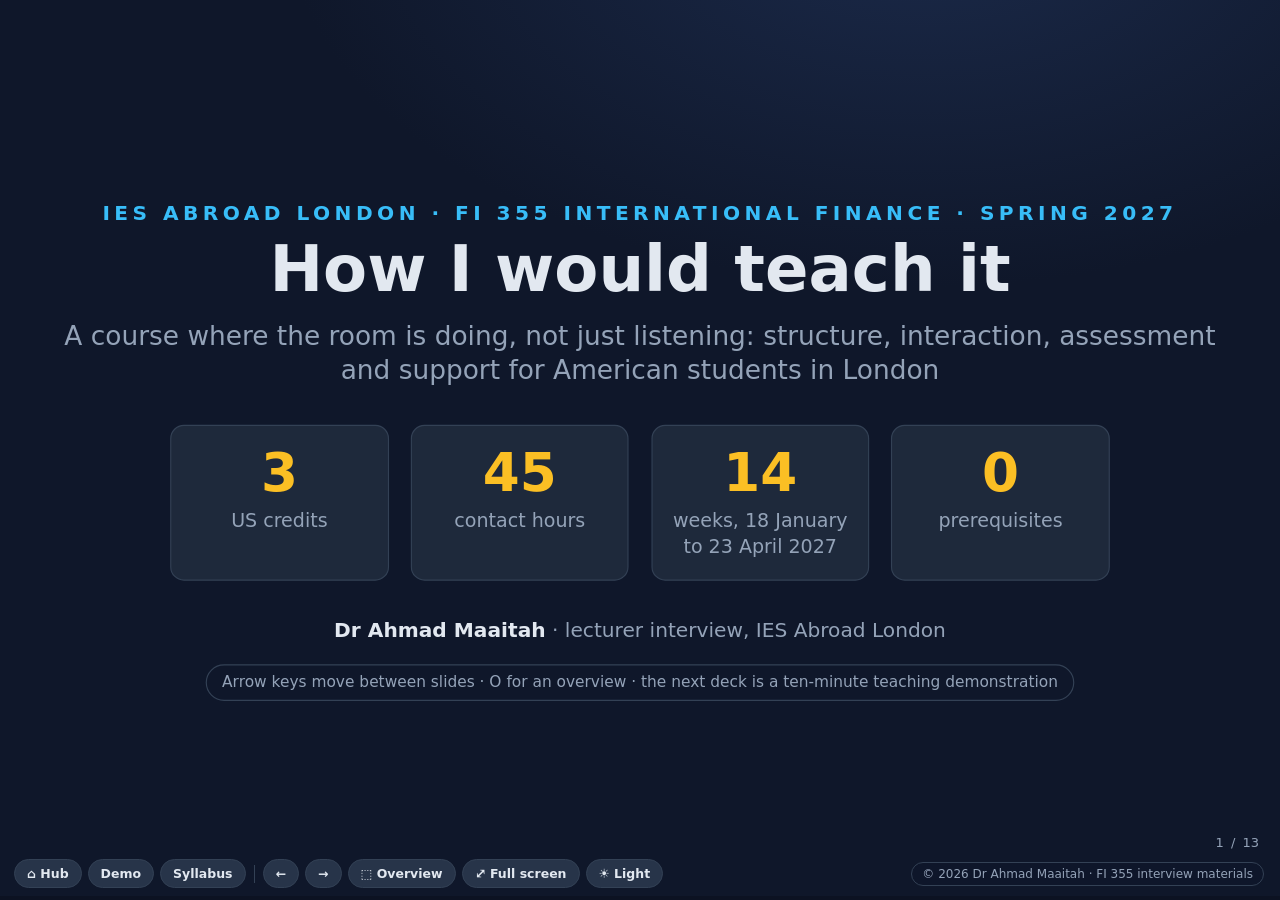
==== approach/index.html @ 1e5a32e8 "Deck: how I would teach the module, and why interactive" ====
<!DOCTYPE html>
<html lang="en">
<head>
<meta charset="utf-8">
<meta name="viewport" content="width=device-width, initial-scale=1">
<title>FI 355 International Finance: how I would teach it</title>
<meta name="description" content="How Dr Ahmad Maaitah would run FI 355 International Finance for IES Abroad London: structure, interactive teaching, assessment and student support.">
<meta name="author" content="Dr Ahmad Maaitah">
<meta name="theme-color" content="#0f172a">
<link rel="icon" href="../assets/favicon.svg" type="image/svg+xml">
<link rel="stylesheet" href="../assets/vendor/reveal/reset.css">
<link rel="stylesheet" href="../assets/vendor/reveal/reveal.css">
<link rel="stylesheet" href="../assets/vendor/reveal/theme/black.css">
<link rel="stylesheet" href="../assets/css/theme.css">
<style>
  .reveal .arc{display:grid; grid-template-columns:2fr 4fr 6fr; gap:.4em; margin:.3em 0 .4em}
  .reveal .arc div{font-size:.5em; text-align:center; color:var(--muted); border-top:3px solid var(--line); padding-top:.3em}
  .reveal .arc div b{display:block; color:var(--ink); font-size:1.1em}
  .reveal .arc .a1{border-top-color:#38bdf8} .reveal .arc .a2{border-top-color:#fbbf24} .reveal .arc .a3{border-top-color:#34d399}
  .reveal .weeks{display:grid; grid-template-columns:repeat(14,1fr); gap:.3em; margin:.2em 0 .5em}
  .reveal .weeks .chip{font-size:.52em; padding:.3em 0; text-align:center; border-radius:10px}
  .reveal .weeks .chip small{display:block; font-size:.72em; color:var(--muted); font-weight:400}
  .reveal .legend{font-size:.48em; color:var(--muted); display:flex; gap:1.2em; justify-content:center; margin:.2em 0}
  .reveal .legend i{display:inline-block; width:.9em; height:.9em; border-radius:3px; vertical-align:middle; margin-right:.3em}
  .reveal .site{display:flex; flex-direction:column}
  .reveal .site a{font-size:.85em; word-break:break-all}
  .reveal table.data.assess td:nth-child(2){text-align:center; font-weight:800; color:var(--accent2)}
  .reveal .flow{display:grid; grid-template-columns:1fr 1fr 1fr; gap:.5em}
  .reveal .flow .card{position:relative}
  .reveal .flow .card .t{font-size:.72em; color:var(--accent); letter-spacing:.14em; text-transform:uppercase; font-weight:700}
  .reveal .evidence{display:grid; grid-template-columns:1fr 1fr; gap:.7em; align-items:start}
  .reveal .evidence .panel{font-size:.66em}
</style>
</head>
<body>
<div class="reveal"><div class="slides">

<!-- 0 TITLE -->
<section class="center">
  <p class="kicker">IES Abroad London &middot; FI 355 International Finance &middot; Spring 2027</p>
  <h1>How I would teach it</h1>
  <p class="lead">A course where the room is doing, not just listening: structure, interaction, assessment and support for American students in London</p>
  <div class="stats" style="max-width:820px; margin:1em auto">
    <div class="stat"><div class="n">3</div><div class="l">US credits</div></div>
    <div class="stat"><div class="n">45</div><div class="l">contact hours</div></div>
    <div class="stat"><div class="n">14</div><div class="l">weeks, 18 January to 23 April 2027</div></div>
    <div class="stat"><div class="n">0</div><div class="l">prerequisites</div></div>
  </div>
  <p class="meta"><b>Dr Ahmad Maaitah</b> &middot; lecturer interview, IES Abroad London</p>
  <p class="keyhint">Arrow keys move between slides &middot; O for an overview &middot; the next deck is a ten-minute teaching demonstration</p>
  <aside class="notes"><p>Course facts from the IES Abroad FI 355 course page (3 credits, 45 contact hours, no prerequisites, English) and the lecturer advert (18 January to 23 April 2027).</p></aside>
</section>

<!-- 1 PROMISES -->
<section>
  <h2>Three promises to the students</h2>
  <p class="small muted" style="margin-top:0">Upper-level US undergraduates, one semester in London, most with one finance or economics course behind them and some with none. The course has no prerequisite, so weeks 1 and 2 build the shared language before anything is assumed.</p>
  <div class="cols3">
    <div class="card"><h4>Clarity</h4><p>A syllabus with every date, reading and rubric on day one, and the same three-move rhythm in every session. Students always know what to do next, and the Moodle gradebook tells them where they stand within a week of each assessment.</p></div>
    <div class="card"><h4>Connection</h4><p>Every concept lands on something they are living: the pound in their pocket, the City on their doorstep, the headline that morning. The IES brief is to connect theory to real-world events; London makes that easy if the course is built for it.</p></div>
    <div class="card"><h4>Confidence</h4><p>They leave able to read a currency quote, price a hedge, test a theory against data and argue a currency view, with a 3,500-word group paper they can show an employer and a transcript grade they understand.</p></div>
  </div>
  <div class="panel tip"><span class="pl">For the panel</span>Nothing here needs special equipment: a projector, a browser and Moodle. The course site works on a phone and offline once opened.</div>
  <aside class="notes"><p>Keep to 60 seconds. The three words are the spine of everything that follows: clarity (structure), connection (London and the news), confidence (what they can do by April).</p></aside>
</section>

<!-- 2 LONDON -->
<section>
  <h2>London is the textbook</h2>
  <div class="stats">
    <div class="stat"><div class="n">$9.6tn</div><div class="l">traded in foreign exchange every day worldwide, April 2025</div></div>
    <div class="stat"><div class="n">38%</div><div class="l">of it in the UK, the largest centre by a distance</div></div>
    <div class="stat"><div class="n">$4.7tn</div><div class="l">a day through London desks</div></div>
    <div class="stat"><div class="n">89%</div><div class="l">of trades have the US dollar on one side</div></div>
  </div>
  <div class="cols">
    <div class="card"><h4>Course-related trip: Bank of England Museum</h4><p>Week 3, Threadneedle Street: the gold bar, the 1992 and 2022 sterling stories, the inflation target. Free entry, a short walk from Bank station, and the anchor for the "defend the peg" case the following week.</p></div>
    <div class="card"><h4>The City walk and the daily news</h4><p>A self-guided walk (Bank, Royal Exchange, Lloyd's) with questions to answer, and a rota: every student gives one five-minute "FX in the news" briefing during the term, from the Financial Times or The Economist that week.</p></div>
  </div>
  <p class="tiny">Sources: BIS Triennial Central Bank Survey, press release 30 September 2025; Bank of England, summary of UK results, 2025 ($4,745 billion a day, 37.8 per cent of global turnover).</p>
  <aside class="notes"><p>The point for a non-finance panel: the students are sitting in the capital of the subject. Nine and a half trillion dollars a day, more than a third of it within two Tube stops of the Centre. The visit is free and bookable; the walk needs nothing.</p></aside>
</section>

<!-- 3 SEMESTER PICTURE (interactive) -->
<section>
  <h2>The semester in one picture</h2>
  <div class="arc"><div class="a1"><b>The system</b>weeks 1 to 2</div><div class="a2"><b>The markets</b>weeks 3 to 6</div><div class="a3"><b>The firm and the world</b>weeks 8 to 13, then the final</div></div>
  <div class="weeks" id="weeks"></div>
  <div class="legend"><span><i style="background:#fbbf24"></i>assessment week</span><span><i style="background:#334155"></i>break, no class</span><span>click any week</span></div>
  <div class="explainer" id="wk-explain"></div>
  <div class="cols3" style="margin-top:.5em">
    <div class="card"><h4>By week 2 they can</h4><p>Read a balance of payments, explain why a peg breaks, and say what the pound in their pocket is a price of.</p></div>
    <div class="card"><h4>By week 6 they can</h4><p>Read a quote, compute a forward, test parity against a burger or an interest rate, and decide whether to hedge an invoice.</p></div>
    <div class="card"><h4>By week 13 they can</h4><p>Appraise a project in two currencies, read a global bank's balance sheet, and defend a currency view in a 3,500-word paper.</p></div>
  </div>
  <p class="tiny" style="margin-top:.4em">Weights follow the IES course specification: midterm 20, participation 10, group research paper 40, final exam 30. Readings and the interactive activity for every week are in the syllabus.</p>
  <aside class="notes"><p>Click week 4 (the demo), week 6 (midterm) and week 12 (paper due). One sentence each. The chips are the whole semester; the syllabus has the detail.</p></aside>
</section>

<!-- 4 HOW A WEEK RUNS -->
<section>
  <h2>How a week runs</h2>
  <div class="flow">
    <div class="card"><div class="t">Before class &middot; 60 to 90 minutes</div><h4>Prepare</h4><p>The textbook pages for the week, one current article posted on Moodle (Financial Times or The Economist) and a five-question warm-up quiz on the course site with instant feedback. Not graded; it tells me what to spend time on.</p></div>
    <div class="card"><div class="t">In class &middot; three moves every session</div><h4>Do</h4><p><b>Concept</b> in twenty minutes, worked on the board with one real number. <b>Interaction</b>: a simulation, a poll or a case in pairs, where the student changes something and the picture answers. <b>Discussion</b>: the news briefing and the question of the week.</p></div>
    <div class="card"><div class="t">After class &middot; by the next session</div><h4>Practise</h4><p>A short problem set with worked answers on Moodle, the group project step for that week (topic, data, draft) and office hours twice a week. Everything posted before the session, nothing hidden until after.</p></div>
  </div>
  <div class="panel def"><span class="pl">What this gives a student abroad</span>Predictability. The same rhythm every week means a student who is also finding a flat, a Tube route and a new city never has to guess what the course wants.</div>
  <aside class="notes"><p>Say the three moves out loud: concept, interaction, discussion. Then the one-liner: predictability is a kindness to a student who is 3,000 miles from home.</p></aside>
</section>

<!-- 5 WHY INTERACTIVE -->
<section>
  <h2>Why interactive: the evidence</h2>
  <div class="evidence">
    <div>
      <div class="sim" id="sim-ev">
        <canvas id="cv-ev" width="520" height="230"></canvas>
        <div class="note">225 studies of undergraduate science, engineering and mathematics courses; exam scores 6 per cent higher with active learning. Freeman et al. (2014), <i>PNAS</i>.</div>
      </div>
    </div>
    <div>
      <div class="panel"><span class="pl">The meta-analysis</span>Students in lecture-only courses were <b>1.5 times more likely to fail</b> than students in courses with active learning (Freeman et al., 2014).</div>
      <div class="panel warn"><span class="pl">The catch</span>Students in active classes learn more but <b>feel</b> they learn less (Deslauriers et al., 2019). So in week 1 I show them this slide and say why the room works this way.</div>
    </div>
  </div>
  <div class="panel tip"><span class="pl">And the subject</span>Finance is a doing discipline: you learn a hedge by placing one and a forecast by making one, safely, in class, before any money is at stake.</div>
  <noscript><div class="sim-fallback">Chart needs JavaScript: it shows failure rates of 34 per cent under lecturing against 22 per cent with active learning (Freeman et al., 2014).</div></noscript>
  <aside class="notes"><p>Two citations, both in PNAS, both large. The Deslauriers finding is the one that matters for course evaluations: tell students in advance that effort will feel like confusion, and they rate the course for what they learned, not how smooth it felt.</p></aside>
</section>

<!-- 6 WHAT INTERACTIVE LOOKS LIKE -->
<section>
  <h2>What interactive looks like in my classroom</h2>
  <div class="cols">
    <div class="card"><h4>Simulations</h4><p>The student changes a number and the picture answers: the Big Mac calculator, a "hedge or not" game with a real invoice, covered interest arbitrage with today's rates. In the browser, no login, phone-friendly.</p></div>
    <div class="card"><h4>Live data</h4><p>Today's dollar-pound rate, this week's Bank of England or Federal Reserve decision, the latest Big Mac prices. Every number on a slide comes from a named source, and the source is on the slide.</p></div>
    <div class="card"><h4>Polls, guesses and quizzes</h4><p>Guess the London price before I reveal it, vote on where the pound goes by April, check yourself with instant explanations. Wrong answers are the best teaching moments and nobody is graded on them.</p></div>
    <div class="card"><h4>Cases from the news</h4><p>Black Wednesday 1992, the pound after the September 2022 mini-budget, the August 2024 yen carry-trade unwind. Each case is a theory tested against something that actually happened.</p></div>
  </div>
  <div class="panel def"><span class="pl">The rule I build to</span>Interactive means the student changes something and sees the consequence. Watching me click is not interactive. Every session has a moment where the room, not the lecturer, produces the number.</div>
  <aside class="notes"><p>If time is short, read only the rule in the panel. The four cards are examples the panel can scan.</p></aside>
</section>

<!-- 7 BUILT NOT PROMISED -->
<section>
  <h2>Built, not promised</h2>
  <p class="small muted" style="margin-top:0">Live teaching sites I have built and run, open to anyone with the link. Every page is static, works on a phone and can be checked today.</p>
  <div class="cols">
    <div class="card site"><h4>MANG2074 Financial Econometrics 1</h4><p>University of Southampton, 2026 to 2027. Lecture decks with simulations, runnable Python and R cells, practice quizzes and lab guides, released week by week.</p><a href="https://ahmad0maaitah.github.io/MANG2074/" target="_blank" rel="noopener">ahmad0maaitah.github.io/MANG2074</a></div>
    <div class="card site"><h4>MANG3095 Research Project in Finance and FinTech</h4><p>University of Southampton. Proposal and dissertation guides, a full worked example proposal, deadlines and an assessment corner.</p><a href="https://ahmad0maaitah.github.io/MANG3095/" target="_blank" rel="noopener">ahmad0maaitah.github.io/MANG3095</a></div>
    <div class="card site"><h4>Bloomberg Challenge Hub</h4><p>Career and portfolio-management simulations for finance students: build a portfolio, face a market shock, read the result.</p><a href="https://ahmad0maaitah.github.io/bloomberg-challenge-hub/" target="_blank" rel="noopener">ahmad0maaitah.github.io/bloomberg-challenge-hub</a></div>
    <div class="card site"><h4>FinTech Professional Certificate</h4><p>College of Banking and Financial Studies, Muscat. Fifteen lectures for bankers and regulators, English and Arabic twins, simulations and quizzes on every topic.</p><a href="https://ahmad0maaitah.github.io/FINTECH-CBFS/" target="_blank" rel="noopener">ahmad0maaitah.github.io/FINTECH-CBFS</a></div>
  </div>
  <aside class="notes"><p>Offer to open any of the four on the panel's phone. The MANG2074 site releases content week by week, so some weeks show a lock; the hub and the released weeks are open.</p></aside>
</section>

<!-- 8 ASSESSMENT -->
<section>
  <h2>Assessment that connects theory to events</h2>
  <table class="data assess">
    <tr><th>Component</th><th>Weight</th><th>What it measures</th><th>When</th></tr>
    <tr><td>Midterm test</td><td>20%</td><td>Two hours, closed book: problems and short cases from weeks 1 to 6</td><td>Week 6</td></tr>
    <tr><td>Class participation</td><td>10%</td><td>One "FX in the news" briefing per student plus in-class activities; a rubric, not an impression</td><td>Every week</td></tr>
    <tr><td>Group research paper</td><td>40%</td><td>3,500 words: one theory, one real event, the analysis between them; two status updates</td><td>Updates weeks 5 and 8; due week 13</td></tr>
    <tr><td>Final exam</td><td>30%</td><td>Two and a half hours, cumulative, closed book, weighted to weeks 8 to 13</td><td>Week 14</td></tr>
  </table>
  <div class="cols">
    <div class="panel tip"><span class="pl">Transparent from day one</span>Rubrics on Moodle in week 1; a mock midterm with answers in week 5; the gradebook updated within a week of each assessment.</div>
    <div class="panel warn"><span class="pl">Generative AI, stated plainly</span>Allowed for brainstorming, language and code help, and disclosed in one line. The analysis must be the group's own, and the exams are closed book.</div>
  </div>
  <aside class="notes"><p>Weights are the IES course specification; what changes is how each component is run. The AI line is deliberate: American students expect a stated policy, and a stated policy is enforceable.</p></aside>
</section>

<!-- 9 THE PAPER -->
<section>
  <h2>The research paper, de-risked</h2>
  <div class="cols">
    <div>
      <div class="panel warn"><span class="pl">What usually goes wrong with a 40 per cent paper</span>Groups pick an event first and hunt for a theory afterwards, start in week 10, and hand in a description rather than an analysis.</div>
      <div class="panel tip"><span class="pl">What I do instead</span>Theory first: a menu of twelve topics in week 3, each with a one-page template and two example events. Status update one (week 5) is the question and the theory; update two (week 8) is the data and a first chart. Written feedback within a week of each.</div>
    </div>
    <div class="card"><h4>Example topics on the menu</h4>
      <p>Did purchasing power parity hold for the pound after the September 2022 mini-budget?</p>
      <p>The August 2024 yen carry-trade unwind: what interest rate parity predicted and what happened.</p>
      <p>Argentina's peso and the Big Mac: can a burger spot a devaluation?</p>
      <p>Apple's currency hedging programme, read from its annual 10-K filing.</p>
      <p>Black Wednesday 1992: why the Bank of England could not defend the pound.</p>
    </div>
  </div>
  <p class="tiny">Every topic maps to one chapter of Eun, Resnick and Chuluun (2024) and to data students can download for free (central banks, The Economist, company filings).</p>
  <aside class="notes"><p>The de-risking is the two dated updates. A group that has a question in week 5 and a chart in week 8 cannot fail the paper in week 13.</p></aside>
</section>

<!-- 10 SUPPORT -->
<section>
  <h2>Supporting American students in London</h2>
  <div class="cols">
    <div class="card"><h4>Structure they recognise</h4><p>A syllabus with every date, rubrics for every graded item, letter grades through the IES Abroad scale, Moodle updated before each session, a gradebook never a week behind.</p></div>
    <div class="card"><h4>Access</h4><p>Office hours twice a week at the Centre, email answered within one working day, accommodations arranged through IES London from the first week, quietly.</p></div>
    <div class="card"><h4>Belonging</h4><p>Groups formed in week 1, the Bank of England visit in week 3 as a shared anchor, and a briefing rota so every student speaks to the room at least once about something they chose.</p></div>
    <div class="card"><h4>Honesty</h4><p>The IES attendance, integrity and AI policies are explained in week 1 with examples, not just printed. Expectations stated early are expectations met.</p></div>
  </div>
  <div class="panel def"><span class="pl">Experience I bring</span>Module lead for undergraduate finance modules at the University of Southampton and for an executive FinTech programme in Muscat; mixed cohorts; a habit of writing the course down so clearly that a student who missed a week can catch up alone.</div>
  <aside class="notes"><p>The desirable criteria in the advert were experience with American students and familiarity with US higher-education culture: answer them here with the concrete mechanics (syllabus, rubrics, gradebook, office hours) rather than a claim.</p></aside>
</section>

<!-- 11 FIRST THREE WEEKS -->
<section>
  <h2>The first three weeks, in practice</h2>
  <div class="cols4">
    <div class="card"><h4>Before day one</h4><p>Moodle built: syllabus with dates, readings, rubrics, warm-up quizzes. The course site live. The Bank of England visit booked. A welcome note with the one-page "how this course works".</p></div>
    <div class="card"><h4>Week 1</h4><p>Why international finance, why London. Groups formed, the news-briefing rota agreed, and every student opens a currency diary: what did your $1,000 buy this week?</p></div>
    <div class="card"><h4>Week 2</h4><p>The monetary system and the balance of payments. The Black Wednesday case and the "defend the peg" simulation. First warm-up results tell me who needs the maths clinic.</p></div>
    <div class="card"><h4>Week 3</h4><p>The FX market: reading quotes, spot and forward, a triangular arbitrage hunt with live prices. Bank of England Museum visit. The paper topic menu opens.</p></div>
  </div>
  <div class="panel tip"><span class="pl">By week 4</span>Every student has computed their own purchasing power parity rate for something they buy, and the room has argued about whether the pound is too expensive. That session is the ten-minute demonstration that follows.</div>
  <div class="files"><a href="../demo/index.html">Open the ten-minute demonstration</a><a href="../syllabus/index.html">Read the syllabus</a></div>
  <aside class="notes"><p>Bridge to the demo: "Let me show you ten minutes of week 4 the way the students would get it."</p></aside>
</section>

<!-- 12 REFERENCES -->
<section>
  <h2>References</h2>
  <ul class="refs">
    <li>Bank for International Settlements (2025) <i>Global FX trading hits $9.6 trillion a day in April 2025 and OTC interest rate derivatives surge 59%</i>. Press release, 30 September. Basel: BIS. Available at: https://www.bis.org/press/p250930.htm (Accessed: 15 October 2026).</li>
    <li>Bank of England (2025) <i>BIS Triennial Survey of foreign exchange and over-the-counter interest rate derivatives markets in April 2025: summary of UK results</i>. London: Bank of England. Available at: https://www.bankofengland.co.uk/-/media/boe/files/statistics/bis-survey/2025/summary-of-uk-survey-results-2025.pdf (Accessed: 15 October 2026).</li>
    <li>Deslauriers, L., McCarty, L.S., Miller, K., Callaghan, K. and Kestin, G. (2019) 'Measuring actual learning versus feeling of learning in response to being actively engaged in the classroom', <i>Proceedings of the National Academy of Sciences</i>, 116(39), pp. 19251 to 19257.</li>
    <li>Eun, C.S., Resnick, B.G. and Chuluun, T. (2024) <i>International Financial Management</i>. 10th edn. New York: McGraw Hill.</li>
    <li>Freeman, S., Eddy, S.L., McDonough, M., Smith, M.K., Okoroafor, N., Jordt, H. and Wenderoth, M.P. (2014) 'Active learning increases student performance in science, engineering, and mathematics', <i>Proceedings of the National Academy of Sciences</i>, 111(23), pp. 8410 to 8415.</li>
    <li>IES Abroad (2026) <i>FI 355 International Finance: course description</i>. Chicago: IES Abroad. Available at: https://iesabroad.org/programs/courses/fi-355-international-finance-0 (Accessed: 15 October 2026).</li>
    <li>IES Abroad London (2026) <i>Lecturers in International Finance</i>. Job advertisement, jobs.ac.uk, reference DTA185, closing 14 October 2026 (Accessed: 15 October 2026).</li>
  </ul>
  <div class="files"><a href="../index.html">Hub</a><a href="../demo/index.html">Ten-minute demonstration</a><a href="../syllabus/index.html">Syllabus</a></div>
</section>

</div></div>

<script src="../assets/vendor/reveal/reveal.js"></script>
<script src="../assets/vendor/reveal/plugin/notes/notes.js"></script>
<script src="../assets/js/sim-core.js"></script>
<script>
SIM.initDeck({ hub: '../index.html', links: [{ href: '../demo/index.html', label: 'Demo' }, { href: '../syllabus/index.html', label: 'Syllabus' }] });

/* ---------- the semester picture ---------- */
(function () {
  var WEEKS = [
    [1, '18 Jan', 'Why international finance, and why London', 'Currency diary opens: what did your $1,000 buy this week? Groups formed, news-briefing rota agreed.', 'a1'],
    [2, '25 Jan', 'The international monetary system and the balance of payments', 'Case: Black Wednesday 1992. Simulation: defend the peg with reserves and interest rates, and watch them run out.', 'a1'],
    [3, '1 Feb', 'The foreign exchange market: quotes, spot, forward, cross rates', 'Triangular arbitrage hunt with live quotes. Course-related trip: Bank of England Museum. Paper topic menu opens.', 'a2'],
    [4, '8 Feb', 'Parity: purchasing power, interest rates and the Fisher effects; forecasting', 'The Big Mac calculator (the demonstration). Covered interest arbitrage with today\'s rates.', 'a2'],
    [5, '15 Feb', 'Currency futures and options; the carry trade', 'Option payoff builder. Project status update one: the question and the theory. Mock midterm released.', 'a2', 'mark'],
    [6, '22 Feb', 'Managing exposure: transaction, economic and translation; hedge or not', 'Hedge-or-not game with a real invoice. Midterm test (20 per cent).', 'a2', 'mark'],
    [7, '1 Mar', 'Mid-semester break (week confirmed by the IES London calendar)', 'No class. Groups use the week for data collection.', 'brk'],
    [8, '8 Mar', 'International banking and money markets; after LIBOR: SOFR and SONIA', 'Build a bank balance sheet. Project status update two: the data and a first chart.', 'a3', 'mark'],
    [9, '15 Mar', 'International bond and equity markets; portfolio diversification', 'Diversification simulation: move the correlation, watch the risk fall, then add the currency.', 'a3'],
    [10, '22 Mar', 'Foreign direct investment, cost of capital and capital budgeting for the multinational', 'Two-currency project appraisal: the same project, two answers, one decision.', 'a3'],
    [11, '29 Mar', 'Cash management, trade finance, tax and transfer pricing', 'Netting puzzle: cut a multinational\'s payments in half. Letter of credit walk-through.', 'a3'],
    [12, '5 Apr', 'Current topics: digital money, sanctions and the dollar, climate and currencies', 'Student-led: the news briefings become a debate. Paper clinic.', 'a3'],
    [13, '12 Apr', 'Review and integration: the course in one hour', 'Group research paper due (40 per cent). Practice final with answers.', 'a3', 'mark'],
    [14, '19 Apr', 'Final examinations (dates set by IES Abroad London)', 'Final exam (30 per cent), cumulative, closed book.', 'a3', 'mark']
  ];
  var box = document.getElementById('weeks'), ex = document.getElementById('wk-explain'), cur = null;
  function show(w) {
    if (cur) cur.classList.remove('on');
    cur = box.children[w[0] - 1]; cur.classList.add('on');
    ex.innerHTML = '<h4>Week ' + w[0] + ' (' + w[1] + '): ' + w[2] + '</h4><p>' + w[3] + '</p>';
  }
  WEEKS.forEach(function (w) {
    var b = document.createElement('button'); b.type = 'button'; b.className = 'chip' + (w[5] === 'mark' ? ' mark' : '');
    if (w[4] === 'brk') b.style.opacity = '.55';
    b.innerHTML = w[0] + '<small>' + w[1] + '</small>'; b.setAttribute('aria-label', 'Week ' + w[0] + ': ' + w[2]);
    b.addEventListener('click', function () { show(w); });
    box.appendChild(b);
  });
  show(WEEKS[3]);
})();

/* ---------- evidence chart ---------- */
(function () {
  var plot = new SIM.Plot('cv-ev', { xmin: 0, xmax: 1, ymin: 0, ymax: 40, title: 'Share of students failing, per cent', margin: { l: 48, r: 14, t: 30, b: 34 } });
  function draw() {
    var C = SIM.colors;
    plot.clear(); plot.axes({ yticks: 4, yfmt: function (v) { return v + '%'; }, noxticks: true });
    plot.bars([
      { label: 'Traditional lecturing', value: 34, color: C.bad, note: '34%' },
      { label: 'Active learning', value: 22, color: C.good, note: '22%' }
    ], { labelsAtBottom: true, width: 0.5, labelSize: 13, noteSize: 15 });
  }
  SIM.onRedraw(draw); draw();
})();
</script>
</body>
</html>
---- assets/vendor/reveal/reveal.css ----
/**
 * reveal.js 5.1.0
 * https://revealjs.com
 * MIT licensed
 *
 * Copyright (C) 2011-2024 Hakim El Hattab, https://hakim.se
 */

.reveal .r-stretch,.reveal .stretch{max-width:none;max-height:none}.reveal pre.r-stretch code,.reveal pre.stretch code{height:100%;max-height:100%;box-sizing:border-box}.reveal .r-fit-text{display:inline-block;white-space:nowrap}.reveal .r-stack{display:grid;grid-template-rows:100%}.reveal .r-stack>*{grid-area:1/1;margin:auto}.reveal .r-hstack,.reveal .r-vstack{display:flex}.reveal .r-hstack img,.reveal .r-hstack video,.reveal .r-vstack img,.reveal .r-vstack video{min-width:0;min-height:0;object-fit:contain}.reveal .r-vstack{flex-direction:column;align-items:center;justify-content:center}.reveal .r-hstack{flex-direction:row;align-items:center;justify-content:center}.reveal .items-stretch{align-items:stretch}.reveal .items-start{align-items:flex-start}.reveal .items-center{align-items:center}.reveal .items-end{align-items:flex-end}.reveal .justify-between{justify-content:space-between}.reveal .justify-around{justify-content:space-around}.reveal .justify-start{justify-content:flex-start}.reveal .justify-center{justify-content:center}.reveal .justify-end{justify-content:flex-end}html.reveal-full-page{width:100%;height:100%;height:100vh;height:calc(var(--vh,1vh) * 100);height:100dvh;overflow:hidden}.reveal-viewport{height:100%;overflow:hidden;position:relative;line-height:1;margin:0;background-color:#fff;color:#000;--r-controls-spacing:12px;--r-overlay-header-height:40px;--r-overlay-margin:0px;--r-overlay-padding:6px;--r-overlay-gap:5px}.reveal-viewport:fullscreen{top:0!important;left:0!important;width:100%!important;height:100%!important;transform:none!important}.reveal .fragment{transition:all .2s ease}.reveal .fragment:not(.custom){opacity:0;visibility:hidden;will-change:opacity}.reveal .fragment.visible{opacity:1;visibility:inherit}.reveal .fragment.disabled{transition:none}.reveal .fragment.grow{opacity:1;visibility:inherit}.reveal .fragment.grow.visible{transform:scale(1.3)}.reveal .fragment.shrink{opacity:1;visibility:inherit}.reveal .fragment.shrink.visible{transform:scale(.7)}.reveal .fragment.zoom-in{transform:scale(.1)}.reveal .fragment.zoom-in.visible{transform:none}.reveal .fragment.fade-out{opacity:1;visibility:inherit}.reveal .fragment.fade-out.visible{opacity:0;visibility:hidden}.reveal .fragment.semi-fade-out{opacity:1;visibility:inherit}.reveal .fragment.semi-fade-out.visible{opacity:.5;visibility:inherit}.reveal .fragment.strike{opacity:1;visibility:inherit}.reveal .fragment.strike.visible{text-decoration:line-through}.reveal .fragment.fade-up{transform:translate(0,40px)}.reveal .fragment.fade-up.visible{transform:translate(0,0)}.reveal .fragment.fade-down{transform:translate(0,-40px)}.reveal .fragment.fade-down.visible{transform:translate(0,0)}.reveal .fragment.fade-right{transform:translate(-40px,0)}.reveal .fragment.fade-right.visible{transform:translate(0,0)}.reveal .fragment.fade-left{transform:translate(40px,0)}.reveal .fragment.fade-left.visible{transform:translate(0,0)}.reveal .fragment.current-visible,.reveal .fragment.fade-in-then-out{opacity:0;visibility:hidden}.reveal .fragment.current-visible.current-fragment,.reveal .fragment.fade-in-then-out.current-fragment{opacity:1;visibility:inherit}.reveal .fragment.fade-in-then-semi-out{opacity:0;visibility:hidden}.reveal .fragment.fade-in-then-semi-out.visible{opacity:.5;visibility:inherit}.reveal .fragment.fade-in-then-semi-out.current-fragment{opacity:1;visibility:inherit}.reveal .fragment.highlight-blue,.reveal .fragment.highlight-current-blue,.reveal .fragment.highlight-current-green,.reveal .fragment.highlight-current-red,.reveal .fragment.highlight-green,.reveal .fragment.highlight-red{opacity:1;visibility:inherit}.reveal .fragment.highlight-red.visible{color:#ff2c2d}.reveal .fragment.highlight-green.visible{color:#17ff2e}.reveal .fragment.highlight-blue.visible{color:#1b91ff}.reveal .fragment.highlight-current-red.current-fragment{color:#ff2c2d}.reveal .fragment.highlight-current-green.current-fragment{color:#17ff2e}.reveal .fragment.highlight-current-blue.current-fragment{color:#1b91ff}.reveal:after{content:"";font-style:italic}.reveal iframe{z-index:1}.reveal a{position:relative}@keyframes bounce-right{0%,10%,25%,40%,50%{transform:translateX(0)}20%{transform:translateX(10px)}30%{transform:translateX(-5px)}}@keyframes bounce-left{0%,10%,25%,40%,50%{transform:translateX(0)}20%{transform:translateX(-10px)}30%{transform:translateX(5px)}}@keyframes bounce-down{0%,10%,25%,40%,50%{transform:translateY(0)}20%{transform:translateY(10px)}30%{transform:translateY(-5px)}}.reveal .controls{display:none;position:absolute;top:auto;bottom:var(--r-controls-spacing);right:var(--r-controls-spacing);left:auto;z-index:11;color:#000;pointer-events:none;font-size:10px}.reveal .controls button{position:absolute;padding:0;background-color:transparent;border:0;outline:0;cursor:pointer;color:currentColor;transform:scale(.9999);transition:color .2s ease,opacity .2s ease,transform .2s ease;z-index:2;pointer-events:auto;font-size:inherit;visibility:hidden;opacity:0;-webkit-appearance:none;-webkit-tap-highlight-color:transparent}.reveal .controls .controls-arrow:after,.reveal .controls .controls-arrow:before{content:"";position:absolute;top:0;left:0;width:2.6em;height:.5em;border-radius:.25em;background-color:currentColor;transition:all .15s ease,background-color .8s ease;transform-origin:.2em 50%;will-change:transform}.reveal .controls .controls-arrow{position:relative;width:3.6em;height:3.6em}.reveal .controls .controls-arrow:before{transform:translateX(.5em) translateY(1.55em) rotate(45deg)}.reveal .controls .controls-arrow:after{transform:translateX(.5em) translateY(1.55em) rotate(-45deg)}.reveal .controls .controls-arrow:hover:before{transform:translateX(.5em) translateY(1.55em) rotate(40deg)}.reveal .controls .controls-arrow:hover:after{transform:translateX(.5em) translateY(1.55em) rotate(-40deg)}.reveal .controls .controls-arrow:active:before{transform:translateX(.5em) translateY(1.55em) rotate(36deg)}.reveal .controls .controls-arrow:active:after{transform:translateX(.5em) translateY(1.55em) rotate(-36deg)}.reveal .controls .navigate-left{right:6.4em;bottom:3.2em;transform:translateX(-10px)}.reveal .controls .navigate-left.highlight{animation:bounce-left 2s 50 both ease-out}.reveal .controls .navigate-right{right:0;bottom:3.2em;transform:translateX(10px)}.reveal .controls .navigate-right .controls-arrow{transform:rotate(180deg)}.reveal .controls .navigate-right.highlight{animation:bounce-right 2s 50 both ease-out}.reveal .controls .navigate-up{right:3.2em;bottom:6.4em;transform:translateY(-10px)}.reveal .controls .navigate-up .controls-arrow{transform:rotate(90deg)}.reveal .controls .navigate-down{right:3.2em;bottom:-1.4em;padding-bottom:1.4em;transform:translateY(10px)}.reveal .controls .navigate-down .controls-arrow{transform:rotate(-90deg)}.reveal .controls .navigate-down.highlight{animation:bounce-down 2s 50 both ease-out}.reveal .controls[data-controls-back-arrows=faded] .navigate-up.enabled{opacity:.3}.reveal .controls[data-controls-back-arrows=faded] .navigate-up.enabled:hover{opacity:1}.reveal .controls[data-controls-back-arrows=hidden] .navigate-up.enabled{opacity:0;visibility:hidden}.reveal .controls .enabled{visibility:visible;opacity:.9;cursor:pointer;transform:none}.reveal .controls .enabled.fragmented{opacity:.5}.reveal .controls .enabled.fragmented:hover,.reveal .controls .enabled:hover{opacity:1}.reveal:not(.rtl) .controls[data-controls-back-arrows=faded] .navigate-left.enabled{opacity:.3}.reveal:not(.rtl) .controls[data-controls-back-arrows=faded] .navigate-left.enabled:hover{opacity:1}.reveal:not(.rtl) .controls[data-controls-back-arrows=hidden] .navigate-left.enabled{opacity:0;visibility:hidden}.reveal.rtl .controls[data-controls-back-arrows=faded] .navigate-right.enabled{opacity:.3}.reveal.rtl .controls[data-controls-back-arrows=faded] .navigate-right.enabled:hover{opacity:1}.reveal.rtl .controls[data-controls-back-arrows=hidden] .navigate-right.enabled{opacity:0;visibility:hidden}.reveal[data-navigation-mode=linear].has-horizontal-slides .navigate-down,.reveal[data-navigation-mode=linear].has-horizontal-slides .navigate-up{display:none}.reveal:not(.has-vertical-slides) .controls .navigate-left,.reveal[data-navigation-mode=linear].has-horizontal-slides .navigate-left{bottom:1.4em;right:5.5em}.reveal:not(.has-vertical-slides) .controls .navigate-right,.reveal[data-navigation-mode=linear].has-horizontal-slides .navigate-right{bottom:1.4em;right:.5em}.reveal:not(.has-horizontal-slides) .controls .navigate-up{right:1.4em;bottom:5em}.reveal:not(.has-horizontal-slides) .controls .navigate-down{right:1.4em;bottom:.5em}.reveal.has-dark-background .controls{color:#fff}.reveal.has-light-background .controls{color:#000}.reveal.no-hover .controls .controls-arrow:active:before,.reveal.no-hover .controls .controls-arrow:hover:before{transform:translateX(.5em) translateY(1.55em) rotate(45deg)}.reveal.no-hover .controls .controls-arrow:active:after,.reveal.no-hover .controls .controls-arrow:hover:after{transform:translateX(.5em) translateY(1.55em) rotate(-45deg)}@media screen and (min-width:500px){.reveal-viewport{--r-controls-spacing:0.8em}.reveal .controls[data-controls-layout=edges]{top:0;right:0;bottom:0;left:0}.reveal .controls[data-controls-layout=edges] .navigate-down,.reveal .controls[data-controls-layout=edges] .navigate-left,.reveal .controls[data-controls-layout=edges] .navigate-right,.reveal .controls[data-controls-layout=edges] .navigate-up{bottom:auto;right:auto}.reveal .controls[data-controls-layout=edges] .navigate-left{top:50%;left:var(--r-controls-spacing);margin-top:-1.8em}.reveal .controls[data-controls-layout=edges] .navigate-right{top:50%;right:var(--r-controls-spacing);margin-top:-1.8em}.reveal .controls[data-controls-layout=edges] .navigate-up{top:var(--r-controls-spacing);left:50%;margin-left:-1.8em}.reveal .controls[data-controls-layout=edges] .navigate-down{bottom:calc(var(--r-controls-spacing) - 1.4em + .3em);left:50%;margin-left:-1.8em}}.reveal .progress{position:absolute;display:none;height:3px;width:100%;bottom:0;left:0;z-index:10;background-color:rgba(0,0,0,.2);color:#fff}.reveal .progress:after{content:"";display:block;position:absolute;height:10px;width:100%;top:-10px}.reveal .progress span{display:block;height:100%;width:100%;background-color:currentColor;transition:transform .8s cubic-bezier(.26,.86,.44,.985);transform-origin:0 0;transform:scaleX(0)}.reveal .slide-number{position:absolute;display:block;right:8px;bottom:8px;z-index:31;font-family:Helvetica,sans-serif;font-size:12px;line-height:1;color:#fff;background-color:rgba(0,0,0,.4);padding:5px}.reveal .slide-number a{color:currentColor}.reveal .slide-number-delimiter{margin:0 3px}.reveal{position:relative;width:100%;height:100%;overflow:hidden;touch-action:pinch-zoom}.reveal.embedded{touch-action:pan-y}.reveal.embedded.is-vertical-slide{touch-action:none}.reveal .slides{position:absolute;width:100%;height:100%;top:0;right:0;bottom:0;left:0;margin:auto;pointer-events:none;overflow:visible;z-index:1;text-align:center;perspective:600px;perspective-origin:50% 40%}.reveal .slides>section{perspective:600px}.reveal .slides>section,.reveal .slides>section>section{display:none;position:absolute;width:100%;pointer-events:auto;z-index:10;transform-style:flat;transition:transform-origin .8s cubic-bezier(.26,.86,.44,.985),transform .8s cubic-bezier(.26,.86,.44,.985),visibility .8s cubic-bezier(.26,.86,.44,.985),opacity .8s cubic-bezier(.26,.86,.44,.985)}.reveal[data-transition-speed=fast] .slides section{transition-duration:.4s}.reveal[data-transition-speed=slow] .slides section{transition-duration:1.2s}.reveal .slides section[data-transition-speed=fast]{transition-duration:.4s}.reveal .slides section[data-transition-speed=slow]{transition-duration:1.2s}.reveal .slides>section.stack{padding-top:0;padding-bottom:0;pointer-events:none;height:100%}.reveal .slides>section.present,.reveal .slides>section>section.present{display:block;z-index:11;opacity:1}.reveal .slides>section:empty,.reveal .slides>section>section:empty,.reveal .slides>section>section[data-background-interactive],.reveal .slides>section[data-background-interactive]{pointer-events:none}.reveal.center,.reveal.center .slides,.reveal.center .slides section{min-height:0!important}.reveal .slides>section:not(.present),.reveal .slides>section>section:not(.present){pointer-events:none}.reveal.overview .slides>section,.reveal.overview .slides>section>section{pointer-events:auto}.reveal .slides>section.future,.reveal .slides>section.future>section,.reveal .slides>section.past,.reveal .slides>section.past>section,.reveal .slides>section>section.future,.reveal .slides>section>section.past{opacity:0}.reveal .slides>section[data-transition=slide].past,.reveal .slides>section[data-transition~=slide-out].past,.reveal.slide .slides>section:not([data-transition]).past{transform:translate(-150%,0)}.reveal .slides>section[data-transition=slide].future,.reveal .slides>section[data-transition~=slide-in].future,.reveal.slide .slides>section:not([data-transition]).future{transform:translate(150%,0)}.reveal .slides>section>section[data-transition=slide].past,.reveal .slides>section>section[data-transition~=slide-out].past,.reveal.slide .slides>section>section:not([data-transition]).past{transform:translate(0,-150%)}.reveal .slides>section>section[data-transition=slide].future,.reveal .slides>section>section[data-transition~=slide-in].future,.reveal.slide .slides>section>section:not([data-transition]).future{transform:translate(0,150%)}.reveal .slides>section[data-transition=linear].past,.reveal .slides>section[data-transition~=linear-out].past,.reveal.linear .slides>section:not([data-transition]).past{transform:translate(-150%,0)}.reveal .slides>section[data-transition=linear].future,.reveal .slides>section[data-transition~=linear-in].future,.reveal.linear .slides>section:not([data-transition]).future{transform:translate(150%,0)}.reveal .slides>section>section[data-transition=linear].past,.reveal .slides>section>section[data-transition~=linear-out].past,.reveal.linear .slides>section>section:not([data-transition]).past{transform:translate(0,-150%)}.reveal .slides>section>section[data-transition=linear].future,.reveal .slides>section>section[data-transition~=linear-in].future,.reveal.linear .slides>section>section:not([data-transition]).future{transform:translate(0,150%)}.reveal .slides section[data-transition=default].stack,.reveal.default .slides section.stack{transform-style:preserve-3d}.reveal .slides>section[data-transition=default].past,.reveal .slides>section[data-transition~=default-out].past,.reveal.default .slides>section:not([data-transition]).past{transform:translate3d(-100%,0,0) rotateY(-90deg) translate3d(-100%,0,0)}.reveal .slides>section[data-transition=default].future,.reveal .slides>section[data-transition~=default-in].future,.reveal.default .slides>section:not([data-transition]).future{transform:translate3d(100%,0,0) rotateY(90deg) translate3d(100%,0,0)}.reveal .slides>section>section[data-transition=default].past,.reveal .slides>section>section[data-transition~=default-out].past,.reveal.default .slides>section>section:not([data-transition]).past{transform:translate3d(0,-300px,0) rotateX(70deg) translate3d(0,-300px,0)}.reveal .slides>section>section[data-transition=default].future,.reveal .slides>section>section[data-transition~=default-in].future,.reveal.default .slides>section>section:not([data-transition]).future{transform:translate3d(0,300px,0) rotateX(-70deg) translate3d(0,300px,0)}.reveal .slides section[data-transition=convex].stack,.reveal.convex .slides section.stack{transform-style:preserve-3d}.reveal .slides>section[data-transition=convex].past,.reveal .slides>section[data-transition~=convex-out].past,.reveal.convex .slides>section:not([data-transition]).past{transform:translate3d(-100%,0,0) rotateY(-90deg) translate3d(-100%,0,0)}.reveal .slides>section[data-transition=convex].future,.reveal .slides>section[data-transition~=convex-in].future,.reveal.convex .slides>section:not([data-transition]).future{transform:translate3d(100%,0,0) rotateY(90deg) translate3d(100%,0,0)}.reveal .slides>section>section[data-transition=convex].past,.reveal .slides>section>section[data-transition~=convex-out].past,.reveal.convex .slides>section>section:not([data-transition]).past{transform:translate3d(0,-300px,0) rotateX(70deg) translate3d(0,-300px,0)}.reveal .slides>section>section[data-transition=convex].future,.reveal .slides>section>section[data-transition~=convex-in].future,.reveal.convex .slides>section>section:not([data-transition]).future{transform:translate3d(0,300px,0) rotateX(-70deg) translate3d(0,300px,0)}.reveal .slides section[data-transition=concave].stack,.reveal.concave .slides section.stack{transform-style:preserve-3d}.reveal .slides>section[data-transition=concave].past,.reveal .slides>section[data-transition~=concave-out].past,.reveal.concave .slides>section:not([data-transition]).past{transform:translate3d(-100%,0,0) rotateY(90deg) translate3d(-100%,0,0)}.reveal .slides>section[data-transition=concave].future,.reveal .slides>section[data-transition~=concave-in].future,.reveal.concave .slides>section:not([data-transition]).future{transform:translate3d(100%,0,0) rotateY(-90deg) translate3d(100%,0,0)}.reveal .slides>section>section[data-transition=concave].past,.reveal .slides>section>section[data-transition~=concave-out].past,.reveal.concave .slides>section>section:not([data-transition]).past{transform:translate3d(0,-80%,0) rotateX(-70deg) translate3d(0,-80%,0)}.reveal .slides>section>section[data-transition=concave].future,.reveal .slides>section>section[data-transition~=concave-in].future,.reveal.concave .slides>section>section:not([data-transition]).future{transform:translate3d(0,80%,0) rotateX(70deg) translate3d(0,80%,0)}.reveal .slides section[data-transition=zoom],.reveal.zoom .slides section:not([data-transition]){transition-timing-function:ease}.reveal .slides>section[data-transition=zoom].past,.reveal .slides>section[data-transition~=zoom-out].past,.reveal.zoom .slides>section:not([data-transition]).past{visibility:hidden;transform:scale(16)}.reveal .slides>section[data-transition=zoom].future,.reveal .slides>section[data-transition~=zoom-in].future,.reveal.zoom .slides>section:not([data-transition]).future{visibility:hidden;transform:scale(.2)}.reveal .slides>section>section[data-transition=zoom].past,.reveal .slides>section>section[data-transition~=zoom-out].past,.reveal.zoom .slides>section>section:not([data-transition]).past{transform:scale(16)}.reveal .slides>section>section[data-transition=zoom].future,.reveal .slides>section>section[data-transition~=zoom-in].future,.reveal.zoom .slides>section>section:not([data-transition]).future{transform:scale(.2)}.reveal.cube .slides{perspective:1300px}.reveal.cube .slides section{padding:30px;min-height:700px;backface-visibility:hidden;box-sizing:border-box;transform-style:preserve-3d}.reveal.center.cube .slides section{min-height:0}.reveal.cube .slides section:not(.stack):before{content:"";position:absolute;display:block;width:100%;height:100%;left:0;top:0;background:rgba(0,0,0,.1);border-radius:4px;transform:translateZ(-20px)}.reveal.cube .slides section:not(.stack):after{content:"";position:absolute;display:block;width:90%;height:30px;left:5%;bottom:0;background:0 0;z-index:1;border-radius:4px;box-shadow:0 95px 25px rgba(0,0,0,.2);transform:translateZ(-90px) rotateX(65deg)}.reveal.cube .slides>section.stack{padding:0;background:0 0}.reveal.cube .slides>section.past{transform-origin:100% 0;transform:translate3d(-100%,0,0) rotateY(-90deg)}.reveal.cube .slides>section.future{transform-origin:0 0;transform:translate3d(100%,0,0) rotateY(90deg)}.reveal.cube .slides>section>section.past{transform-origin:0 100%;transform:translate3d(0,-100%,0) rotateX(90deg)}.reveal.cube .slides>section>section.future{transform-origin:0 0;transform:translate3d(0,100%,0) rotateX(-90deg)}.reveal.page .slides{perspective-origin:0 50%;perspective:3000px}.reveal.page .slides section{padding:30px;min-height:700px;box-sizing:border-box;transform-style:preserve-3d}.reveal.page .slides section.past{z-index:12}.reveal.page .slides section:not(.stack):before{content:"";position:absolute;display:block;width:100%;height:100%;left:0;top:0;background:rgba(0,0,0,.1);transform:translateZ(-20px)}.reveal.page .slides section:not(.stack):after{content:"";position:absolute;display:block;width:90%;height:30px;left:5%;bottom:0;background:0 0;z-index:1;border-radius:4px;box-shadow:0 95px 25px rgba(0,0,0,.2);transform:translateZ(-90px) rotateX(65deg)}.reveal.page .slides>section.stack{padding:0;background:0 0}.reveal.page .slides>section.past{transform-origin:0 0;transform:translate3d(-40%,0,0) rotateY(-80deg)}.reveal.page .slides>section.future{transform-origin:100% 0;transform:translate3d(0,0,0)}.reveal.page .slides>section>section.past{transform-origin:0 0;transform:translate3d(0,-40%,0) rotateX(80deg)}.reveal.page .slides>section>section.future{transform-origin:0 100%;transform:translate3d(0,0,0)}.reveal .slides section[data-transition=fade],.reveal.fade .slides section:not([data-transition]),.reveal.fade .slides>section>section:not([data-transition]){transform:none;transition:opacity .5s}.reveal.fade.overview .slides section,.reveal.fade.overview .slides>section>section{transition:none}.reveal .slides section[data-transition=none],.reveal.none .slides section:not([data-transition]){transform:none;transition:none}.reveal .pause-overlay{position:absolute;top:0;left:0;width:100%;height:100%;background:#000;visibility:hidden;opacity:0;z-index:100;transition:all 1s ease}.reveal .pause-overlay .resume-button{position:absolute;bottom:20px;right:20px;color:#ccc;border-radius:2px;padding:6px 14px;border:2px solid #ccc;font-size:16px;background:0 0;cursor:pointer}.reveal .pause-overlay .resume-button:hover{color:#fff;border-color:#fff}.reveal.paused .pause-overlay{visibility:visible;opacity:1}.reveal .no-transition,.reveal .no-transition *,.reveal .slides.disable-slide-transitions section{transition:none!important}.reveal .slides.disable-slide-transitions section{transform:none!important}.reveal .backgrounds{position:absolute;width:100%;height:100%;top:0;left:0;perspective:600px}.reveal .slide-background{display:none;position:absolute;width:100%;height:100%;opacity:0;visibility:hidden;overflow:hidden;background-color:rgba(0,0,0,0);transition:all .8s cubic-bezier(.26,.86,.44,.985)}.reveal .slide-background-content{position:absolute;width:100%;height:100%;background-position:50% 50%;background-repeat:no-repeat;background-size:cover}.reveal .slide-background.stack{display:block}.reveal .slide-background.present{opacity:1;visibility:visible;z-index:2}.print-pdf .reveal .slide-background{opacity:1!important;visibility:visible!important}.reveal .slide-background video{position:absolute;width:100%;height:100%;max-width:none;max-height:none;top:0;left:0;object-fit:cover}.reveal .slide-background[data-background-size=contain] video{object-fit:contain}.reveal>.backgrounds .slide-background[data-background-transition=none],.reveal[data-background-transition=none]>.backgrounds .slide-background:not([data-background-transition]){transition:none}.reveal>.backgrounds .slide-background[data-background-transition=slide],.reveal[data-background-transition=slide]>.backgrounds .slide-background:not([data-background-transition]){opacity:1}.reveal>.backgrounds .slide-background.past[data-background-transition=slide],.reveal[data-background-transition=slide]>.backgrounds .slide-background.past:not([data-background-transition]){transform:translate(-100%,0)}.reveal>.backgrounds .slide-background.future[data-background-transition=slide],.reveal[data-background-transition=slide]>.backgrounds .slide-background.future:not([data-background-transition]){transform:translate(100%,0)}.reveal>.backgrounds .slide-background>.slide-background.past[data-background-transition=slide],.reveal[data-background-transition=slide]>.backgrounds .slide-background>.slide-background.past:not([data-background-transition]){transform:translate(0,-100%)}.reveal>.backgrounds .slide-background>.slide-background.future[data-background-transition=slide],.reveal[data-background-transition=slide]>.backgrounds .slide-background>.slide-background.future:not([data-background-transition]){transform:translate(0,100%)}.reveal>.backgrounds .slide-background.past[data-background-transition=convex],.reveal[data-background-transition=convex]>.backgrounds .slide-background.past:not([data-background-transition]){opacity:0;transform:translate3d(-100%,0,0) rotateY(-90deg) translate3d(-100%,0,0)}.reveal>.backgrounds .slide-background.future[data-background-transition=convex],.reveal[data-background-transition=convex]>.backgrounds .slide-background.future:not([data-background-transition]){opacity:0;transform:translate3d(100%,0,0) rotateY(90deg) translate3d(100%,0,0)}.reveal>.backgrounds .slide-background>.slide-background.past[data-background-transition=convex],.reveal[data-background-transition=convex]>.backgrounds .slide-background>.slide-background.past:not([data-background-transition]){opacity:0;transform:translate3d(0,-100%,0) rotateX(90deg) translate3d(0,-100%,0)}.reveal>.backgrounds .slide-background>.slide-background.future[data-background-transition=convex],.reveal[data-background-transition=convex]>.backgrounds .slide-background>.slide-background.future:not([data-background-transition]){opacity:0;transform:translate3d(0,100%,0) rotateX(-90deg) translate3d(0,100%,0)}.reveal>.backgrounds .slide-background.past[data-background-transition=concave],.reveal[data-background-transition=concave]>.backgrounds .slide-background.past:not([data-background-transition]){opacity:0;transform:translate3d(-100%,0,0) rotateY(90deg) translate3d(-100%,0,0)}.reveal>.backgrounds .slide-background.future[data-background-transition=concave],.reveal[data-background-transition=concave]>.backgrounds .slide-background.future:not([data-background-transition]){opacity:0;transform:translate3d(100%,0,0) rotateY(-90deg) translate3d(100%,0,0)}.reveal>.backgrounds .slide-background>.slide-background.past[data-background-transition=concave],.reveal[data-background-transition=concave]>.backgrounds .slide-background>.slide-background.past:not([data-background-transition]){opacity:0;transform:translate3d(0,-100%,0) rotateX(-90deg) translate3d(0,-100%,0)}.reveal>.backgrounds .slide-background>.slide-background.future[data-background-transition=concave],.reveal[data-background-transition=concave]>.backgrounds .slide-background>.slide-background.future:not([data-background-transition]){opacity:0;transform:translate3d(0,100%,0) rotateX(90deg) translate3d(0,100%,0)}.reveal>.backgrounds .slide-background[data-background-transition=zoom],.reveal[data-background-transition=zoom]>.backgrounds .slide-background:not([data-background-transition]){transition-timing-function:ease}.reveal>.backgrounds .slide-background.past[data-background-transition=zoom],.reveal[data-background-transition=zoom]>.backgrounds .slide-background.past:not([data-background-transition]){opacity:0;visibility:hidden;transform:scale(16)}.reveal>.backgrounds .slide-background.future[data-background-transition=zoom],.reveal[data-background-transition=zoom]>.backgrounds .slide-background.future:not([data-background-transition]){opacity:0;visibility:hidden;transform:scale(.2)}.reveal>.backgrounds .slide-background>.slide-background.past[data-background-transition=zoom],.reveal[data-background-transition=zoom]>.backgrounds .slide-background>.slide-background.past:not([data-background-transition]){opacity:0;visibility:hidden;transform:scale(16)}.reveal>.backgrounds .slide-background>.slide-background.future[data-background-transition=zoom],.reveal[data-background-transition=zoom]>.backgrounds .slide-background>.slide-background.future:not([data-background-transition]){opacity:0;visibility:hidden;transform:scale(.2)}.reveal[data-transition-speed=fast]>.backgrounds .slide-background{transition-duration:.4s}.reveal[data-transition-speed=slow]>.backgrounds .slide-background{transition-duration:1.2s}.reveal [data-auto-animate-target^=unmatched]{will-change:opacity}.reveal section[data-auto-animate]:not(.stack):not([data-auto-animate=running]) [data-auto-animate-target^=unmatched]{opacity:0}.reveal.overview{perspective-origin:50% 50%;perspective:700px}.reveal.overview .slides section{height:100%;top:0!important;opacity:1!important;overflow:hidden;visibility:visible!important;cursor:pointer;box-sizing:border-box}.reveal.overview .slides section.present,.reveal.overview .slides section:hover{outline:10px solid rgba(150,150,150,.4);outline-offset:10px}.reveal.overview .slides section .fragment{opacity:1;transition:none}.reveal.overview .slides section:after,.reveal.overview .slides section:before{display:none!important}.reveal.overview .slides>section.stack{padding:0;top:0!important;background:0 0;outline:0;overflow:visible}.reveal.overview .backgrounds{perspective:inherit}.reveal.overview .backgrounds .slide-background{opacity:1;visibility:visible;outline:10px solid rgba(150,150,150,.1);outline-offset:10px}.reveal.overview .backgrounds .slide-background.stack{overflow:visible}.reveal.overview .slides section,.reveal.overview-deactivating .slides section{transition:none}.reveal.overview .backgrounds .slide-background,.reveal.overview-deactivating .backgrounds .slide-background{transition:none}.reveal.rtl .slides,.reveal.rtl .slides h1,.reveal.rtl .slides h2,.reveal.rtl .slides h3,.reveal.rtl .slides h4,.reveal.rtl .slides h5,.reveal.rtl .slides h6{direction:rtl;font-family:sans-serif}.reveal.rtl code,.reveal.rtl pre{direction:ltr}.reveal.rtl ol,.reveal.rtl ul{text-align:right}.reveal.rtl .progress span{transform-origin:100% 0}.reveal.has-parallax-background .backgrounds{transition:all .8s ease}.reveal.has-parallax-background[data-transition-speed=fast] .backgrounds{transition-duration:.4s}.reveal.has-parallax-background[data-transition-speed=slow] .backgrounds{transition-duration:1.2s}@keyframes fade-in{from{opacity:0}to{opacity:1}}@keyframes scale-up{from{transform:scale(.95)}to{transform:scale(1)}}.reveal [data-preview-image],.reveal [data-preview-video]{cursor:zoom-in}.r-overlay{position:absolute;top:var(--r-overlay-margin);right:var(--r-overlay-margin);bottom:var(--r-overlay-margin);left:var(--r-overlay-margin);border-radius:min(var(--r-overlay-margin),6px);z-index:1000;background:rgba(0,0,0,.95);-webkit-backdrop-filter:blur(10px);backdrop-filter:blur(10px);transition:all .3s ease;color:#fff;animation:fade-in .3s ease;font-family:ui-sans-serif,system-ui,-apple-system,Helvetica,sans-serif}.r-overlay-viewport{position:absolute;top:var(--r-overlay-padding);right:var(--r-overlay-padding);bottom:var(--r-overlay-padding);left:var(--r-overlay-padding);gap:var(--r-overlay-gap);display:flex;flex-direction:column}.r-overlay-header{display:flex;z-index:2;box-sizing:border-box;align-items:center;justify-content:flex-end;height:var(--r-overlay-header-height);gap:6px}.r-overlay-header .r-overlay-button{all:unset;display:flex;align-items:center;justify-content:center;min-width:var(--r-overlay-header-height);min-height:var(--r-overlay-header-height);padding:0 10px;opacity:1;border-radius:6px;font-size:18px;gap:8px;cursor:pointer;box-sizing:border-box}.r-overlay-header .r-overlay-button:hover{opacity:1;background-color:rgba(255,255,255,.15)}.r-overlay-header .icon{display:inline-block;width:20px;height:20px;background-position:50% 50%;background-size:100%;background-repeat:no-repeat}.r-overlay-close .icon{background-image:url([data-uri])}.r-overlay-external .icon{background-image:url([data-uri])}.r-overlay-content{position:relative;display:grid;place-items:center;border-radius:6px;overflow:hidden;flex-grow:1;background-color:rgba(20,20,20,.8);animation:scale-up .5s cubic-bezier(.26,.86,.44,.985)}.r-overlay-spinner{position:absolute;display:block;top:50%;left:50%;width:32px;height:32px;margin:-16px 0 0 -16px;z-index:10;background-image:url([data-uri]%2F%2F%2F6%2Bvr8nJybW1tcDAwOjo6Nvb26ioqKOjo7Ozs%2FLy8vz8%2FAAAAAAAAAAAACH%2FC05FVFNDQVBFMi4wAwEAAAAh%2FhpDcmVhdGVkIHdpdGggYWpheGxvYWQuaW5mbwAh%[base64]%2FV%2FnmOM82XiHRLYKhKP1oZmADdEAAAh%2BQQJCgAAACwAAAAAIAAgAAAE6hDISWlZpOrNp1lGNRSdRpDUolIGw5RUYhhHukqFu8DsrEyqnWThGvAmhVlteBvojpTDDBUEIFwMFBRAmBkSgOrBFZogCASwBDEY%2FCZSg7GSE0gSCjQBMVG023xWBhklAnoEdhQEfyNqMIcKjhRsjEdnezB%2BA4k8gTwJhFuiW4dokXiloUepBAp5qaKpp6%2BHo7aWW54wl7obvEe0kRuoplCGepwSx2jJvqHEmGt6whJpGpfJCHmOoNHKaHx61WiSR92E4lbFoq%2BB6QDtuetcaBPnW6%2BO7wDHpIiK9SaVK5GgV543tzjgGcghAgAh%[base64]%2B%2BG%2Bw48edZPK%2BM6hLJpQg484enXIdQFSS1u6UhksENEQAAIfkECQoAAAAsAAAAACAAIAAABOcQyEmpGKLqzWcZRVUQnZYg1aBSh2GUVEIQ2aQOE%2BG%2BcD4ntpWkZQj1JIiZIogDFFyHI0UxQwFugMSOFIPJftfVAEoZLBbcLEFhlQiqGp1Vd140AUklUN3eCA51C1EWMzMCezCBBmkxVIVHBWd3HHl9JQOIJSdSnJ0TDKChCwUJjoWMPaGqDKannasMo6WnM562R5YluZRwur0wpgqZE7NKUm%2BFNRPIhjBJxKZteWuIBMN4zRMIVIhffcgojwCF117i4nlLnY5ztRLsnOk%2BaV%2BoJY7V7m76PdkS4trKcdg0Zc0tTcKkRAAAIfkECQoAAAAsAAAAACAAIAAABO4QyEkpKqjqzScpRaVkXZWQEximw1BSCUEIlDohrft6cpKCk5xid5MNJTaAIkekKGQkWyKHkvhKsR7ARmitkAYDYRIbUQRQjWBwJRzChi9CRlBcY1UN4g0%[base64]%[base64]%2BE71SRQeyqUToLA7VxF0JDyIQh%2FMVVPMt1ECZlfcjZJ9mIKoaTl1MRIl5o4CUKXOwmyrCInCKqcWtvadL2SYhyASyNDJ0uIiRMDjI0Fd30%2FiI2UA5GSS5UDj2l6NoqgOgN4gksEBgYFf0FDqKgHnyZ9OX8HrgYHdHpcHQULXAS2qKpENRg7eAMLC7kTBaixUYFkKAzWAAnLC7FLVxLWDBLKCwaKTULgEwbLA4hJtOkSBNqITT3xEgfLpBtzE%2FjiuL04RGEBgwWhShRgQExHBAAh%2BQQJCgAAACwAAAAAIAAgAAAE7xDISWlSqerNpyJKhWRdlSAVoVLCWk6JKlAqAavhO9UkUHsqlE6CwO1cRdCQ8iEIfzFVTzLdRAmZX3I2SfZiCqGk5dTESJeaOAlClzsJsqwiJwiqnFrb2nS9kmIcgEsjQydLiIlHehhpejaIjzh9eomSjZR%[base64]%2BE71SRQeyqUToLA7VxF0JDyIQh%[base64]%2BE71SRQeyqUToLA7VxF0JDyIQh%2FMVVPMt1ECZlfcjZJ9mIKoaTl1MRIl5o4CUKXOwmyrCInCKqcWtvadL2SYhyASyNDJ0uIiUd6GAULDJCRiXo1CpGXDJOUjY%2BYip9DhToJA4RBLwMLCwVDfRgbBAaqqoZ1XBMHswsHtxtFaH1iqaoGNgAIxRpbFAgfPQSqpbgGBqUD1wBXeCYp1AYZ19JJOYgH1KwA4UBvQwXUBxPqVD9L3sbp2BNk2xvvFPJd%2BMFCN6HAAIKgNggY0KtEBAAh%[base64]%2BvsYMDAzZQPC9VCNkDWUhGkuE5PxJNwiUK4UfLzOlD4WvzAHaoG9nxPi5d%2BjYUqfAhhykOFwJWiAAAIfkECQoAAAAsAAAAACAAIAAABPAQyElpUqnqzaciSoVkXVUMFaFSwlpOCcMYlErAavhOMnNLNo8KsZsMZItJEIDIFSkLGQoQTNhIsFehRww2CQLKF0tYGKYSg%2BygsZIuNqJksKgbfgIGepNo2cIUB3V1B3IvNiBYNQaDSTtfhhx0CwVPI0UJe0%2Bbm4g5VgcGoqOcnjmjqDSdnhgEoamcsZuXO1aWQy8KAwOAuTYYGwi7w5h%2BKr0SJ8MFihpNbx%2B4Erq7BYBuzsdiH1jCAzoSfl0rVirNbRXlBBlLX%2BBP0XJLAPGzTkAuAOqb0WT5AH7OcdCm5B8TgRwSRKIHQtaLCwg1RAAAOwAAAAAAAAAAAA%3D%3D);visibility:hidden;opacity:0}.r-overlay-preview .r-overlay-content iframe{width:100%;height:100%;max-width:100%;max-height:100%;border:0;opacity:0;visibility:hidden;transition:all .3s ease}.r-overlay-preview[data-state=loaded] iframe{opacity:1;visibility:visible}.r-overlay-preview .r-overlay-content img,.r-overlay-preview .r-overlay-content video{position:absolute;max-width:100%;max-height:100%;width:100%;height:100%;margin:0;object-fit:scale-down}.r-overlay-preview[data-preview-fit=none] img,.r-overlay-preview[data-preview-fit=none] video{object-fit:none}.r-overlay-preview[data-preview-fit=scale-down] img,.r-overlay-preview[data-preview-fit=scale-down] video{object-fit:scale-down}.r-overlay-preview[data-preview-fit=contain] img,.r-overlay-preview[data-preview-fit=contain] video{object-fit:contain}.r-overlay-preview[data-preview-fit=cover] img,.r-overlay-preview[data-preview-fit=cover] video{object-fit:cover}.r-overlay-preview[data-state=loaded] .r-overlay-content-inner{position:absolute;z-index:-1;left:0;top:45%;width:100%;text-align:center;letter-spacing:normal}.r-overlay-preview .r-overlay-error{font-size:18px;color:orange}.r-overlay-preview .x-frame-error{opacity:0;transition:opacity .3s ease .3s}.r-overlay-preview[data-state=loaded] .x-frame-error{opacity:1}.r-overlay-preview[data-state=loading] .r-overlay-spinner{opacity:.6;visibility:visible}.r-overlay-help .r-overlay-content{overflow:auto}.r-overlay-help-content{max-width:560px;padding:20px 0;margin:auto;text-align:center;letter-spacing:normal}.r-overlay-help-content .title{font-size:20px;margin-top:0}.r-overlay-help .r-overlay-help-content table{border:1px solid #fff;border-collapse:collapse;font-size:16px;text-align:left}.r-overlay-help .r-overlay-help-content table td,.r-overlay-help .r-overlay-help-content table th{width:240px;padding:14px;border:1px solid #fff;vertical-align:middle}.r-overlay-help .r-overlay-help-content table th{padding-top:20px;padding-bottom:20px}.reveal .playback{position:absolute;left:15px;bottom:20px;z-index:30;cursor:pointer;transition:all .4s ease;-webkit-tap-highlight-color:transparent}.reveal.overview .playback{opacity:0;visibility:hidden}.reveal .hljs{min-height:100%}.reveal .hljs table{margin:initial}.reveal .hljs-ln-code,.reveal .hljs-ln-numbers{padding:0;border:0}.reveal .hljs-ln-numbers{opacity:.6;padding-right:.75em;text-align:right;vertical-align:top}.reveal .hljs.has-highlights tr:not(.highlight-line){opacity:.4}.reveal .hljs.has-highlights.fragment{transition:all .2s ease}.reveal .hljs:not(:first-child).fragment{position:absolute;top:0;left:0;width:100%;box-sizing:border-box}.reveal pre[data-auto-animate-target]{overflow:hidden}.reveal pre[data-auto-animate-target] code{height:100%}.reveal .roll{display:inline-block;line-height:1.2;overflow:hidden;vertical-align:top;perspective:400px;perspective-origin:50% 50%}.reveal .roll:hover{background:0 0;text-shadow:none}.reveal .roll span{display:block;position:relative;padding:0 2px;pointer-events:none;transition:all .4s ease;transform-origin:50% 0;transform-style:preserve-3d;backface-visibility:hidden}.reveal .roll:hover span{background:rgba(0,0,0,.5);transform:translate3d(0,0,-45px) rotateX(90deg)}.reveal .roll span:after{content:attr(data-title);display:block;position:absolute;left:0;top:0;padding:0 2px;backface-visibility:hidden;transform-origin:50% 0;transform:translate3d(0,110%,0) rotateX(-90deg)}.reveal aside.notes{display:none}.reveal .speaker-notes{display:none;position:absolute;width:33.3333333333%;height:100%;top:0;left:100%;padding:14px 18px 14px 18px;z-index:1;font-size:18px;line-height:1.4;border:1px solid rgba(0,0,0,.05);color:#222;background-color:#f5f5f5;overflow:auto;box-sizing:border-box;text-align:left;font-family:Helvetica,sans-serif;-webkit-overflow-scrolling:touch}.reveal .speaker-notes .notes-placeholder{color:#ccc;font-style:italic}.reveal .speaker-notes:focus{outline:0}.reveal .speaker-notes:before{content:"Speaker notes";display:block;margin-bottom:10px;opacity:.5}.reveal.show-notes{max-width:75%;overflow:visible}.reveal.show-notes .speaker-notes{display:block}@media screen and (min-width:1600px){.reveal .speaker-notes{font-size:20px}}@media screen and (max-width:1024px){.reveal.show-notes{border-left:0;max-width:none;max-height:70%;max-height:70vh;overflow:visible}.reveal.show-notes .speaker-notes{top:100%;left:0;width:100%;height:30vh;border:0}}@media screen and (max-width:600px){.reveal.show-notes{max-height:60%;max-height:60vh}.reveal.show-notes .speaker-notes{top:100%;height:40vh}.reveal .speaker-notes{font-size:14px}}.reveal .jump-to-slide{position:absolute;top:15px;left:15px;z-index:30;font-size:32px;-webkit-tap-highlight-color:transparent}.reveal .jump-to-slide-input{background:0 0;padding:8px;font-size:inherit;color:currentColor;border:0}.reveal .jump-to-slide-input::placeholder{color:currentColor;opacity:.5}.reveal.has-dark-background .jump-to-slide-input{color:#fff}.reveal.has-light-background .jump-to-slide-input{color:#222}.reveal .jump-to-slide-input:focus{outline:0}.zoomed .reveal *,.zoomed .reveal :after,.zoomed .reveal :before{backface-visibility:visible!important}.zoomed .reveal .controls,.zoomed .reveal .progress{opacity:0}.zoomed .reveal .roll span{background:0 0}.zoomed .reveal .roll span:after{visibility:hidden}.reveal-viewport.loading-scroll-mode{visibility:hidden}.reveal-viewport.reveal-scroll{margin:0 auto;overflow:auto;overflow-x:hidden;overflow-y:auto;z-index:1;--r-scrollbar-width:7px;--r-scrollbar-trigger-size:5px;--r-controls-spacing:8px}@media screen and (max-width:500px){.reveal-viewport.reveal-scroll{--r-scrollbar-width:3px;--r-scrollbar-trigger-size:3px}}.reveal-viewport.reveal-scroll .backgrounds,.reveal-viewport.reveal-scroll .controls,.reveal-viewport.reveal-scroll .playback,.reveal-viewport.reveal-scroll .progress,.reveal-viewport.reveal-scroll .slide-number,.reveal-viewport.reveal-scroll .speaker-notes{display:none!important}.reveal-viewport.reveal-scroll .pause-overlay,.reveal-viewport.reveal-scroll .r-overlay{position:fixed}.reveal-viewport.reveal-scroll .reveal{overflow:visible;touch-action:manipulation}.reveal-viewport.reveal-scroll .slides{position:static;pointer-events:initial;left:auto;top:auto;width:100%!important;margin:0;padding:0;overflow:visible;display:block;perspective:none;perspective-origin:50% 50%}.reveal-viewport.reveal-scroll .scroll-page{position:relative;width:100%;height:calc(var(--page-height) + var(--page-scroll-padding));z-index:1;overflow:visible}.reveal-viewport.reveal-scroll .scroll-page-sticky{position:sticky;height:var(--page-height);top:0}.reveal-viewport.reveal-scroll .scroll-page-content{position:absolute;top:0;left:0;width:100%;height:100%;overflow:hidden}.reveal-viewport.reveal-scroll .scroll-page section{visibility:visible!important;display:block!important;position:absolute!important;width:var(--slide-width)!important;height:var(--slide-height)!important;top:50%!important;left:50%!important;opacity:1!important;transform:scale(var(--slide-scale)) translate(-50%,-50%)!important;transform-style:flat!important;transform-origin:0 0!important}.reveal-viewport.reveal-scroll .slide-background{display:block!important;position:absolute;top:0;left:0;width:100%;height:100%;z-index:auto!important;visibility:visible;opacity:1;touch-action:manipulation}.reveal-viewport.reveal-scroll[data-scrollbar=auto]::-webkit-scrollbar,.reveal-viewport.reveal-scroll[data-scrollbar=true]::-webkit-scrollbar{display:none}.reveal-viewport.reveal-scroll[data-scrollbar=auto],.reveal-viewport.reveal-scroll[data-scrollbar=true]{scrollbar-width:none}.reveal-viewport.has-dark-background,.reveal.has-dark-background{--r-overlay-element-bg-color:240,240,240;--r-overlay-element-fg-color:0,0,0}.reveal-viewport.has-light-background,.reveal.has-light-background{--r-overlay-element-bg-color:0,0,0;--r-overlay-element-fg-color:240,240,240}.reveal-viewport.reveal-scroll .scrollbar{position:sticky;top:50%;z-index:20;opacity:0;transition:all .3s ease}.reveal-viewport.reveal-scroll .scrollbar.visible,.reveal-viewport.reveal-scroll .scrollbar:hover{opacity:1}.reveal-viewport.reveal-scroll .scrollbar .scrollbar-inner{position:absolute;width:var(--r-scrollbar-width);height:calc(var(--viewport-height) - var(--r-controls-spacing) * 2);right:var(--r-controls-spacing);top:0;transform:translateY(-50%);border-radius:var(--r-scrollbar-width);z-index:10}.reveal-viewport.reveal-scroll .scrollbar .scrollbar-playhead{position:absolute;width:var(--r-scrollbar-width);height:var(--r-scrollbar-width);top:0;left:0;border-radius:var(--r-scrollbar-width);background-color:rgba(var(--r-overlay-element-bg-color),1);z-index:11;transition:background-color .2s ease}.reveal-viewport.reveal-scroll .scrollbar .scrollbar-slide{position:absolute;width:100%;background-color:rgba(var(--r-overlay-element-bg-color),.2);box-shadow:0 0 0 1px rgba(var(--r-overlay-element-fg-color),.1);border-radius:var(--r-scrollbar-width);transition:background-color .2s ease}.reveal-viewport.reveal-scroll .scrollbar .scrollbar-slide:after{content:"";position:absolute;width:200%;height:100%;top:0;left:-50%;background:rgba(0,0,0,0);z-index:-1}.reveal-viewport.reveal-scroll .scrollbar .scrollbar-slide.active,.reveal-viewport.reveal-scroll .scrollbar .scrollbar-slide:hover{background-color:rgba(var(--r-overlay-element-bg-color),.4)}.reveal-viewport.reveal-scroll .scrollbar .scrollbar-trigger{position:absolute;width:100%;transition:background-color .2s ease}.reveal-viewport.reveal-scroll .scrollbar .scrollbar-slide.active.has-triggers{background-color:rgba(var(--r-overlay-element-bg-color),.4);z-index:10}.reveal-viewport.reveal-scroll .scrollbar .scrollbar-slide.active .scrollbar-trigger:after{content:"";position:absolute;width:var(--r-scrollbar-trigger-size);height:var(--r-scrollbar-trigger-size);border-radius:20px;top:50%;left:50%;transform:translate(-50%,-50%);background-color:rgba(var(--r-overlay-element-bg-color),1);transition:transform .2s ease,opacity .2s ease;opacity:.4}.reveal-viewport.reveal-scroll .scrollbar .scrollbar-slide.active .scrollbar-trigger.active:after,.reveal-viewport.reveal-scroll .scrollbar .scrollbar-slide.active .scrollbar-trigger.active~.scrollbar-trigger:after{opacity:1}.reveal-viewport.reveal-scroll .scrollbar .scrollbar-slide.active .scrollbar-trigger~.scrollbar-trigger.active:after{transform:translate(calc(var(--r-scrollbar-width) * -2),0);background-color:rgba(var(--r-overlay-element-bg-color),1)}html.reveal-print *{-webkit-print-color-adjust:exact}html.reveal-print{width:100%;height:100%;overflow:visible}html.reveal-print body{margin:0 auto!important;border:0;padding:0;float:none!important;overflow:visible}html.reveal-print .nestedarrow,html.reveal-print .reveal .controls,html.reveal-print .reveal .playback,html.reveal-print .reveal .progress,html.reveal-print .reveal.overview,html.reveal-print .state-background{display:none!important}html.reveal-print .reveal pre code{overflow:hidden!important}html.reveal-print .reveal{width:auto!important;height:auto!important;overflow:hidden!important}html.reveal-print .reveal .slides{position:static;width:100%!important;height:auto!important;zoom:1!important;pointer-events:initial;left:auto;top:auto;margin:0!important;padding:0!important;overflow:visible;display:block;perspective:none;perspective-origin:50% 50%}html.reveal-print .reveal .slides .pdf-page{position:relative;overflow:hidden;z-index:1;page-break-after:always}html.reveal-print .reveal .slides .pdf-page:last-of-type{page-break-after:avoid}html.reveal-print .reveal .slides section{visibility:visible!important;display:block!important;position:absolute!important;margin:0!important;padding:0!important;box-sizing:border-box!important;min-height:1px;opacity:1!important;transform-style:flat!important;transform:none!important}html.reveal-print .reveal section.stack{position:relative!important;margin:0!important;padding:0!important;page-break-after:avoid!important;height:auto!important;min-height:auto!important}html.reveal-print .reveal img{box-shadow:none}html.reveal-print .reveal .backgrounds{display:none}html.reveal-print .reveal .slide-background{display:block!important;position:absolute;top:0;left:0;width:100%;height:100%;z-index:auto!important}html.reveal-print .reveal.show-notes{max-width:none;max-height:none}html.reveal-print .reveal .speaker-notes-pdf{display:block;width:100%;height:auto;max-height:none;top:auto;right:auto;bottom:auto;left:auto;z-index:100}html.reveal-print .reveal .speaker-notes-pdf[data-layout=separate-page]{position:relative;color:inherit;background-color:transparent;padding:20px;page-break-after:always;border:0}html.reveal-print .reveal .slide-number-pdf{display:block;position:absolute;font-size:14px;visibility:visible}html.reveal-print .aria-status{display:none}@media print{html:not(.print-pdf){overflow:visible;width:auto;height:auto}html:not(.print-pdf) body{margin:0;padding:0;overflow:visible}html:not(.print-pdf) .reveal{background:#fff;font-size:20pt}html:not(.print-pdf) .reveal .backgrounds,html:not(.print-pdf) .reveal .controls,html:not(.print-pdf) .reveal .progress,html:not(.print-pdf) .reveal .slide-number,html:not(.print-pdf) .reveal .state-background{display:none!important}html:not(.print-pdf) .reveal li,html:not(.print-pdf) .reveal p,html:not(.print-pdf) .reveal td{font-size:20pt!important;color:#000}html:not(.print-pdf) .reveal h1,html:not(.print-pdf) .reveal h2,html:not(.print-pdf) .reveal h3,html:not(.print-pdf) .reveal h4,html:not(.print-pdf) .reveal h5,html:not(.print-pdf) .reveal h6{color:#000!important;height:auto;line-height:normal;text-align:left;letter-spacing:normal}html:not(.print-pdf) .reveal h1{font-size:28pt!important}html:not(.print-pdf) .reveal h2{font-size:24pt!important}html:not(.print-pdf) .reveal h3{font-size:22pt!important}html:not(.print-pdf) .reveal h4{font-size:22pt!important;font-variant:small-caps}html:not(.print-pdf) .reveal h5{font-size:21pt!important}html:not(.print-pdf) .reveal h6{font-size:20pt!important;font-style:italic}html:not(.print-pdf) .reveal a:link,html:not(.print-pdf) .reveal a:visited{color:#000!important;font-weight:700;text-decoration:underline}html:not(.print-pdf) .reveal div,html:not(.print-pdf) .reveal ol,html:not(.print-pdf) .reveal p,html:not(.print-pdf) .reveal ul{visibility:visible;position:static;width:auto;height:auto;display:block;overflow:visible;margin:0;text-align:left!important}html:not(.print-pdf) .reveal pre,html:not(.print-pdf) .reveal table{margin-left:0;margin-right:0}html:not(.print-pdf) .reveal pre code{padding:20px}html:not(.print-pdf) .reveal blockquote{margin:20px 0}html:not(.print-pdf) .reveal .slides{position:static!important;width:auto!important;height:auto!important;left:0!important;top:0!important;margin-left:0!important;margin-top:0!important;padding:0!important;zoom:1!important;transform:none!important;overflow:visible!important;display:block!important;text-align:left!important;perspective:none;perspective-origin:50% 50%}html:not(.print-pdf) .reveal .slides section{visibility:visible!important;position:static!important;width:auto!important;height:auto!important;display:block!important;overflow:visible!important;left:0!important;top:0!important;margin-left:0!important;margin-top:0!important;padding:60px 20px!important;z-index:auto!important;opacity:1!important;page-break-after:always!important;transform-style:flat!important;transform:none!important;transition:none!important}html:not(.print-pdf) .reveal .slides section.stack{padding:0!important}html:not(.print-pdf) .reveal .slides section:last-of-type{page-break-after:avoid!important}html:not(.print-pdf) .reveal .slides section .fragment{opacity:1!important;visibility:visible!important;transform:none!important}html:not(.print-pdf) .reveal .r-fit-text{white-space:normal!important}html:not(.print-pdf) .reveal section img{display:block;margin:15px 0;background:#fff;border:1px solid #666;box-shadow:none}html:not(.print-pdf) .reveal section small{font-size:.8em}html:not(.print-pdf) .reveal .hljs{max-height:100%;white-space:pre-wrap;word-wrap:break-word;word-break:break-word;font-size:15pt}html:not(.print-pdf) .reveal .hljs .hljs-ln-numbers{white-space:nowrap}html:not(.print-pdf) .reveal .hljs td{font-size:inherit!important;color:inherit!important}}
---- assets/vendor/reveal/theme/black.css ----
/**
 * Black theme for reveal.js. This is the opposite of the 'white' theme.
 *
 * By Hakim El Hattab, http://hakim.se
 */
section.has-light-background, section.has-light-background h1, section.has-light-background h2, section.has-light-background h3, section.has-light-background h4, section.has-light-background h5, section.has-light-background h6 {
  color: #222;
}

/*********************************************
 * GLOBAL STYLES
 *********************************************/
:root {
  --r-background-color: #191919;
  --r-main-font: Source Sans Pro, Helvetica, sans-serif;
  --r-main-font-size: 42px;
  --r-main-color: #fff;
  --r-block-margin: 20px;
  --r-heading-margin: 0 0 20px 0;
  --r-heading-font: Source Sans Pro, Helvetica, sans-serif;
  --r-heading-color: #fff;
  --r-heading-line-height: 1.2;
  --r-heading-letter-spacing: normal;
  --r-heading-text-transform: uppercase;
  --r-heading-text-shadow: none;
  --r-heading-font-weight: 600;
  --r-heading1-text-shadow: none;
  --r-heading1-size: 2.5em;
  --r-heading2-size: 1.6em;
  --r-heading3-size: 1.3em;
  --r-heading4-size: 1em;
  --r-code-font: monospace;
  --r-link-color: #42affa;
  --r-link-color-dark: rgb(19.8216494845, 155.4536082474, 248.7783505155);
  --r-link-color-hover: rgb(94.35, 187, 250.75);
  --r-selection-background-color: rgba(66, 175, 250, 0.75);
  --r-selection-color: #fff;
  --r-overlay-element-bg-color: 240, 240, 240;
  --r-overlay-element-fg-color: 0, 0, 0;
}

.reveal-viewport {
  background: #191919;
  background-color: var(--r-background-color);
}

.reveal {
  font-family: var(--r-main-font);
  font-size: var(--r-main-font-size);
  font-weight: normal;
  color: var(--r-main-color);
}

.reveal ::selection {
  color: var(--r-selection-color);
  background: var(--r-selection-background-color);
  text-shadow: none;
}

.reveal ::-moz-selection {
  color: var(--r-selection-color);
  background: var(--r-selection-background-color);
  text-shadow: none;
}

.reveal .slides section,
.reveal .slides section > section {
  line-height: 1.3;
  font-weight: inherit;
}

/*********************************************
 * HEADERS
 *********************************************/
.reveal h1,
.reveal h2,
.reveal h3,
.reveal h4,
.reveal h5,
.reveal h6 {
  margin: var(--r-heading-margin);
  color: var(--r-heading-color);
  font-family: var(--r-heading-font);
  font-weight: var(--r-heading-font-weight);
  line-height: var(--r-heading-line-height);
  letter-spacing: var(--r-heading-letter-spacing);
  text-transform: var(--r-heading-text-transform);
  text-shadow: var(--r-heading-text-shadow);
  word-wrap: break-word;
}

.reveal h1 {
  font-size: var(--r-heading1-size);
}

.reveal h2 {
  font-size: var(--r-heading2-size);
}

.reveal h3 {
  font-size: var(--r-heading3-size);
}

.reveal h4 {
  font-size: var(--r-heading4-size);
}

.reveal h1 {
  text-shadow: var(--r-heading1-text-shadow);
}

/*********************************************
 * OTHER
 *********************************************/
.reveal p {
  margin: var(--r-block-margin) 0;
  line-height: 1.3;
}

/* Remove trailing margins after titles */
.reveal h1:last-child,
.reveal h2:last-child,
.reveal h3:last-child,
.reveal h4:last-child,
.reveal h5:last-child,
.reveal h6:last-child {
  margin-bottom: 0;
}

/* Ensure certain elements are never larger than the slide itself */
.reveal img,
.reveal video,
.reveal iframe {
  max-width: 95%;
  max-height: 95%;
}

.reveal strong,
.reveal b {
  font-weight: bold;
}

.reveal em {
  font-style: italic;
}

.reveal ol,
.reveal dl,
.reveal ul {
  display: inline-block;
  text-align: left;
  margin: 0 0 0 1em;
}

.reveal ol {
  list-style-type: decimal;
}

.reveal ul {
  list-style-type: disc;
}

.reveal ul ul {
  list-style-type: square;
}

.reveal ul ul ul {
  list-style-type: circle;
}

.reveal ul ul,
.reveal ul ol,
.reveal ol ol,
.reveal ol ul {
  display: block;
  margin-left: 40px;
}

.reveal dt {
  font-weight: bold;
}

.reveal dd {
  margin-left: 40px;
}

.reveal blockquote {
  display: block;
  position: relative;
  width: 70%;
  margin: var(--r-block-margin) auto;
  padding: 5px;
  font-style: italic;
  background: rgba(255, 255, 255, 0.05);
  box-shadow: 0px 0px 2px rgba(0, 0, 0, 0.2);
}

.reveal blockquote p:first-child,
.reveal blockquote p:last-child {
  display: inline-block;
}

.reveal q {
  font-style: italic;
}

.reveal pre {
  display: block;
  position: relative;
  width: 90%;
  margin: var(--r-block-margin) auto;
  text-align: left;
  font-size: 0.55em;
  font-family: var(--r-code-font);
  line-height: 1.2em;
  word-wrap: break-word;
  box-shadow: 0px 5px 15px rgba(0, 0, 0, 0.15);
}

.reveal code {
  font-family: var(--r-code-font);
  text-transform: none;
  tab-size: 2;
}

.reveal pre code {
  display: block;
  padding: 5px;
  overflow: auto;
  max-height: 400px;
  word-wrap: normal;
}

.reveal .code-wrapper {
  white-space: normal;
}

.reveal .code-wrapper code {
  white-space: pre;
}

.reveal table {
  margin: auto;
  border-collapse: collapse;
  border-spacing: 0;
}

.reveal table th {
  font-weight: bold;
}

.reveal table th,
.reveal table td {
  text-align: left;
  padding: 0.2em 0.5em 0.2em 0.5em;
  border-bottom: 1px solid;
}

.reveal table th[align=center],
.reveal table td[align=center] {
  text-align: center;
}

.reveal table th[align=right],
.reveal table td[align=right] {
  text-align: right;
}

.reveal table tbody tr:last-child th,
.reveal table tbody tr:last-child td {
  border-bottom: none;
}

.reveal sup {
  vertical-align: super;
  font-size: smaller;
}

.reveal sub {
  vertical-align: sub;
  font-size: smaller;
}

.reveal small {
  display: inline-block;
  font-size: 0.6em;
  line-height: 1.2em;
  vertical-align: top;
}

.reveal small * {
  vertical-align: top;
}

.reveal img {
  margin: var(--r-block-margin) 0;
}

/*********************************************
 * LINKS
 *********************************************/
.reveal a {
  color: var(--r-link-color);
  text-decoration: none;
  transition: color 0.15s ease;
}

.reveal a:hover {
  color: var(--r-link-color-hover);
  text-shadow: none;
  border: none;
}

.reveal .roll span:after {
  color: #fff;
  background: var(--r-link-color-dark);
}

/*********************************************
 * Frame helper
 *********************************************/
.reveal .r-frame {
  border: 4px solid var(--r-main-color);
  box-shadow: 0 0 10px rgba(0, 0, 0, 0.15);
}

.reveal a .r-frame {
  transition: all 0.15s linear;
}

.reveal a:hover .r-frame {
  border-color: var(--r-link-color);
  box-shadow: 0 0 20px rgba(0, 0, 0, 0.55);
}

/*********************************************
 * NAVIGATION CONTROLS
 *********************************************/
.reveal .controls {
  color: var(--r-link-color);
}

/*********************************************
 * PROGRESS BAR
 *********************************************/
.reveal .progress {
  background: rgba(0, 0, 0, 0.2);
  color: var(--r-link-color);
}

/*********************************************
 * PRINT BACKGROUND
 *********************************************/
@media print {
  .backgrounds {
    background-color: var(--r-background-color);
  }
}
---- assets/css/theme.css ----
/* FI 355 International Finance, IES Abroad London interview materials
   Shared theme for the hub, the syllabus page and the reveal.js decks.
   Dark by default (slate and sky), light background on html[data-theme="light"].
   Dr Ahmad Maaitah, October 2026. */

:root{
  --bg:#0f172a; --panel:#1e293b; --panel2:#273449;
  --ink:#e2e8f0; --muted:#94a3b8;
  --accent:#38bdf8; --accent2:#fbbf24; --good:#34d399; --bad:#f87171;
  --line:#334155; --code:#0b1220;
  --font:"Segoe UI", system-ui, -apple-system, Roboto, Arial, sans-serif;
  --mono:"Cascadia Code", Consolas, "Courier New", monospace;
  --accent-ink:#06202a;
}
html[data-theme="light"]{
  --bg:#f3f5fa; --panel:#ffffff; --panel2:#e9edf6;
  --ink:#15192b; --muted:#4c5873;
  --accent:#0369a1; --accent2:#8a5f00; --good:#11703f; --bad:#b32b2b;
  --line:#cfd6e5; --code:#0b1220; --accent-ink:#ffffff;
}
html{color-scheme:dark}
html[data-theme="light"]{color-scheme:light}

/* ===================== pages (hub, syllabus, run sheet) ===================== */
body.page{margin:0; background:var(--bg); color:var(--ink); font-family:var(--font); line-height:1.6; min-height:100vh}
.page .wrap{max-width:1040px; margin:0 auto; padding:22px 20px 70px}
.page header.top{display:flex; align-items:center; gap:14px; flex-wrap:wrap; padding:8px 0 16px; border-bottom:1px solid var(--line); margin-bottom:22px}
.page .brand{font-weight:800; font-size:19px; color:var(--ink); text-decoration:none}
.page .brand span{color:var(--accent)}
.page nav.links{display:flex; gap:8px; flex-wrap:wrap; margin-left:auto; align-items:center}
.page nav.links a, .page .btn{color:var(--muted); text-decoration:none; font-size:14px; border:1px solid var(--line); padding:7px 14px; border-radius:999px; background:transparent; cursor:pointer; font-family:inherit}
.page nav.links a:hover, .page .btn:hover{color:var(--accent); border-color:var(--accent)}
.page .btn.primary{background:var(--accent); color:var(--accent-ink); border-color:var(--accent); font-weight:700}
.page .btn.primary:hover{filter:brightness(1.08); color:var(--accent-ink)}
.page h1{font-size:34px; line-height:1.2; margin:.3em 0 .3em}
.page h2{font-size:23px; color:var(--accent2); margin-top:1.8em; border-bottom:1px solid var(--line); padding-bottom:.3em}
.page h3{font-size:18px; color:var(--accent); margin-top:1.4em}
.page p, .page li{font-size:16.5px}
.page p, .page li, .page td, .page dd{overflow-wrap:anywhere}
.page .lead{font-size:18px; color:var(--muted)}
.page a{color:var(--accent)}
.page .muted{color:var(--muted)}
.page .grid{display:grid; grid-template-columns:repeat(auto-fill,minmax(230px,1fr)); gap:14px; margin:16px 0}
.page .card{background:var(--panel); border:1px solid var(--line); border-radius:14px; padding:18px 20px; display:flex; flex-direction:column; gap:8px}
.page .card .kicker{font-size:11px; letter-spacing:.18em; text-transform:uppercase; color:var(--accent); font-weight:700}
.page .card h3{margin:0; font-size:18px; color:var(--ink)}
.page .card p{margin:0; color:var(--muted); font-size:14.5px; flex:1}
.page .card .meta{display:flex; gap:8px; flex-wrap:wrap; margin-top:6px}
.page .card .meta a{font-size:13px; padding:6px 12px}
.page .panel{background:var(--panel); border:1px solid var(--line); border-left:5px solid var(--accent); border-radius:10px; padding:12px 16px; margin:14px 0; font-size:15px}
.page .panel.tip{border-left-color:var(--good)} .page .panel.warn{border-left-color:var(--accent2)} .page .panel.def{border-left-color:var(--accent2)}
.page .panel .pl{font-size:11px; letter-spacing:.14em; text-transform:uppercase; color:var(--accent); font-weight:700; display:block; margin-bottom:4px}
.page .panel.tip .pl{color:var(--good)} .page .panel.warn .pl, .page .panel.def .pl{color:var(--accent2)}
.page table{border-collapse:collapse; width:100%; margin:14px 0; font-size:14.5px}
.page th{background:var(--panel2); color:var(--accent2); border:1px solid var(--line); padding:8px 10px; text-align:left; vertical-align:top}
.page td{border:1px solid var(--line); padding:8px 10px; vertical-align:top}
.page tr:nth-child(even) td{background:rgba(127,140,170,.06)}
.page .table-wrap{overflow-x:auto}
.page footer{margin-top:50px; border-top:1px solid var(--line); padding-top:16px; color:var(--muted); font-size:13px}
.page .stats{display:grid; grid-template-columns:repeat(auto-fit,minmax(150px,1fr)); gap:12px; margin:16px 0}
.page .stat{background:var(--panel); border:1px solid var(--line); border-radius:12px; padding:14px 12px; text-align:center}
.page .stat .n{font-size:26px; font-weight:800; color:var(--accent2); line-height:1.1}
.page .stat .l{font-size:12.5px; color:var(--muted); margin-top:6px}
.page .toc{columns:2; column-gap:30px; font-size:15px}
.page .toc li{break-inside:avoid}
.page dl.spec{display:grid; grid-template-columns:max-content 1fr; gap:6px 18px; margin:10px 0}
.page dl.spec dt{color:var(--muted); font-size:14.5px}
.page dl.spec dd{margin:0; font-size:15.5px}
.page .weekno{display:inline-block; min-width:2.2em; text-align:center; font-weight:800; color:var(--accent); background:rgba(56,189,248,.12); border-radius:8px; padding:2px 6px}
.page .tag{display:inline-block; font-size:12px; border:1px solid var(--line); border-radius:999px; padding:2px 10px; color:var(--muted); margin:2px 4px 2px 0}
.page .tag.sim{color:var(--accent); border-color:var(--accent)}
.page .tag.cur{color:var(--accent2); border-color:var(--accent2)}
.page .tag.trip{color:var(--good); border-color:var(--good)}
.skip-link{position:absolute; left:-999px; top:8px; background:var(--accent); color:var(--accent-ink); padding:8px 12px; border-radius:8px; z-index:100}
.skip-link:focus{left:8px}
:focus-visible{outline:3px solid var(--accent); outline-offset:2px}
@media (max-width:720px){ .page h1{font-size:27px} .page .toc{columns:1} .page dl.spec{grid-template-columns:1fr} .page nav.links{margin-left:0} }
@media print{
  body.page{background:#fff; color:#111}
  .page header.top, .page footer, .page nav.links, .page .btn, .deck-nav, .page .noprint{display:none !important}
  .page h2{color:#111; page-break-after:avoid} .page th{background:#eee; color:#111} .page td, .page th{border-color:#999}
  .page .card, .page .panel{border-color:#999; break-inside:avoid}
  .page a{color:#111; text-decoration:none}
}

/* ===================== decks (reveal.js 5, 1050 x 700) ===================== */
.reveal-viewport{background:radial-gradient(1100px 650px at 72% -10%, #1b2a4a 0%, var(--bg) 58%) !important}
html[data-theme="light"] .reveal-viewport{background:radial-gradient(1100px 650px at 72% -10%, #e4ebf7 0%, var(--bg) 58%) !important}
.reveal{font-family:var(--font); font-size:32px; color:var(--ink)}
.reveal h1,.reveal h2,.reveal h3,.reveal h4{font-family:inherit; color:var(--ink); text-transform:none; letter-spacing:0; font-weight:700; line-height:1.15}
.reveal h1{font-size:1.75em; margin-bottom:.2em}
.reveal h2{font-size:1.28em; margin-bottom:.45em}
.reveal h3{font-size:1.02em; color:var(--accent2); margin-bottom:.4em}
.reveal h4{font-size:.85em; color:var(--accent)}
.reveal .slides section{text-align:left; line-height:1.4}
.reveal .slides section.center{text-align:center}
.reveal p{margin:.3em 0}
.reveal ul{margin-left:1em; display:block} .reveal ol{display:block}
.reveal li{margin:.22em 0}
.reveal strong, .reveal b{color:var(--accent2)}
.reveal em{color:var(--accent); font-style:normal}
.reveal a{color:var(--accent)}
.reveal .muted{color:var(--muted)}
.reveal .small{font-size:.68em} .reveal .tiny{font-size:.52em; color:var(--muted)}
.reveal .accent{color:var(--accent)} .reveal .accent2{color:var(--accent2)} .reveal .good{color:var(--good)} .reveal .bad{color:var(--bad)}
.reveal .kicker{color:var(--accent); font-size:.55em; letter-spacing:.22em; text-transform:uppercase; font-weight:700}
.reveal .lead{color:var(--muted); font-size:.72em}
.reveal .meta{font-size:.55em; color:var(--muted); margin-top:1em}
.reveal .meta b{color:var(--ink)}
.reveal .keyhint{margin-top:1em; font-size:.42em; color:var(--muted); border:1px solid var(--line); display:inline-block; padding:.45em 1em; border-radius:999px}

.reveal .panel{background:var(--panel); border:1px solid var(--line); border-left:6px solid var(--accent); border-radius:12px; padding:.5em .8em; margin:.45em 0; font-size:.74em; line-height:1.4}
.reveal .panel.tip{border-left-color:var(--good)} .reveal .panel.warn{border-left-color:var(--bad)} .reveal .panel.def{border-left-color:var(--accent2)}
.reveal .panel .pl{display:block; font-size:.68em; letter-spacing:.14em; text-transform:uppercase; color:var(--accent); font-weight:700; margin-bottom:.15em}
.reveal .panel.tip .pl{color:var(--good)} .reveal .panel.warn .pl{color:var(--bad)} .reveal .panel.def .pl{color:var(--accent2)}
.reveal .cols{display:grid; grid-template-columns:1fr 1fr; gap:.8em; align-items:start}
.reveal .cols > div{min-width:0}
.reveal .cols3{display:grid; grid-template-columns:1fr 1fr 1fr; gap:.6em; align-items:stretch}
.reveal .cols3 > div, .reveal .cols4 > div{min-width:0}
.reveal .cols4{display:grid; grid-template-columns:repeat(4,1fr); gap:.5em; align-items:stretch}
.reveal .card{background:var(--panel); border:1px solid var(--line); border-radius:12px; padding:.55em .7em; font-size:.68em; line-height:1.38}
.reveal .card h4{margin:0 0 .25em; font-size:1.05em; color:var(--accent2)}
.reveal .card p{margin:.15em 0}
.reveal .card .big{font-size:1.9em; font-weight:800; color:var(--accent); line-height:1.1}
.reveal .stats{display:flex; gap:.6em; justify-content:center; margin:.5em 0}
.reveal .stat{flex:1; text-align:center; background:var(--panel); border:1px solid var(--line); border-radius:12px; padding:.5em .4em}
.reveal .stat .n{font-size:1.45em; font-weight:800; color:var(--accent2); line-height:1.1}
.reveal .stat .l{font-size:.52em; color:var(--muted); margin-top:.25em}
.reveal table.data{margin:.4em auto; border-collapse:collapse; font-size:.6em; width:100%}
.reveal table.data th{background:var(--panel2); color:var(--accent2); border:1px solid var(--line); padding:.35em .6em; text-align:left; font-weight:700}
.reveal table.data td{border:1px solid var(--line); padding:.3em .6em; color:var(--ink)}
.reveal table.data td.num, .reveal table.data th.num{text-align:right}
.reveal table.data tr:nth-child(even) td{background:rgba(127,140,170,.06)}
.reveal .eq{font-family:var(--mono); background:var(--code); color:#dbe6ff; border:1px solid var(--line); border-radius:10px; padding:.45em .8em; font-size:.72em; display:inline-block}
.reveal pre{width:100%; font-size:.5em; line-height:1.4; box-shadow:none; border:1px solid var(--line); border-radius:10px; background:var(--code)}
.reveal code{font-family:var(--mono)}
.reveal :not(pre)>code{background:var(--code); border:1px solid var(--line); border-radius:6px; padding:.02em .35em; font-size:.85em; color:#7dd3fc}
.reveal .files{display:flex; gap:.5em; justify-content:center; margin-top:.9em; flex-wrap:wrap}
.reveal .files a{font-size:.52em; border:1px solid var(--line); color:var(--muted); border-radius:999px; padding:.4em 1.1em; text-decoration:none}
.reveal .files a:hover{border-color:var(--accent); color:var(--accent)}
.reveal .refs{font-size:.46em; color:var(--muted); line-height:1.45; list-style:none; margin-left:0; padding-left:0}
.reveal .refs li{margin:.35em 0; padding-left:1.2em; text-indent:-1.2em}
.reveal .refs i{font-style:italic}
.reveal .downhint{position:absolute; bottom:.3em; right:.6em; font-size:.42em; color:var(--muted)}
.reveal .timer{font-size:.42em; color:var(--muted); border:1px solid var(--line); border-radius:999px; padding:.2em .8em; display:inline-block; margin-bottom:.4em}
.reveal .timer b{color:var(--accent)}
.reveal .chips{display:flex; gap:.4em; flex-wrap:wrap; margin:.4em 0}
.reveal .chip{font-size:.56em; border:1px solid var(--line); border-radius:999px; padding:.25em .8em; color:var(--muted); cursor:pointer; background:var(--panel); transition:all .15s; font-family:inherit}
.reveal .chip:hover, .reveal .chip.on{border-color:var(--accent); color:var(--accent); background:rgba(56,189,248,.12)}
.reveal .chip.mark{border-color:var(--accent2); color:var(--accent2)}
.reveal .chip.mark.on{background:rgba(251,191,36,.14)}
.reveal .explainer{min-height:3.6em; background:var(--panel); border:1px solid var(--line); border-radius:12px; padding:.5em .8em; font-size:.66em; margin-top:.4em}
.reveal .explainer h4{margin:0 0 .2em; color:var(--accent2); font-size:1em}

/* quiz */
.reveal .quiz{font-size:.7em; counter-reset:qopt}
.reveal .quiz .q{font-weight:700; color:var(--ink); margin-bottom:.4em}
.reveal .quiz .opt{background:var(--panel); border:1px solid var(--line); border-radius:10px; padding:.4em .7em; margin:.3em 0; cursor:pointer; transition:all .15s; display:flex; align-items:flex-start; gap:.6em; counter-increment:qopt}
.reveal .quiz .opt::before{content:counter(qopt,upper-alpha); flex:0 0 1.6em; height:1.6em; line-height:1.6em; text-align:center; border-radius:6px; border:1px solid var(--line); background:rgba(127,140,170,.08); font-weight:700; font-size:.85em; color:var(--muted)}
.reveal .quiz .opt:hover{border-color:var(--accent); transform:translateX(4px)}
.reveal .quiz .opt.correct{border-color:var(--good); background:rgba(52,211,153,.12)} .reveal .quiz .opt.correct::before{border-color:var(--good); color:var(--good)}
.reveal .quiz .opt.wrong{border-color:var(--bad); background:rgba(248,113,113,.12)} .reveal .quiz .opt.wrong::before{border-color:var(--bad); color:var(--bad)}
.reveal .quiz .explain{display:none; margin-top:.4em; border-left:5px solid var(--good); background:var(--panel); border-radius:8px; padding:.45em .8em; font-size:.9em; color:var(--muted)}
.reveal .quiz.answered .explain{display:block}
.reveal .quiz.answered .opt{cursor:default} .reveal .quiz.answered .opt:hover{transform:none}

/* simulations */
.reveal .sim{background:var(--panel); border:1px solid var(--line); border-radius:14px; padding:.55em .8em; font-size:.62em}
.reveal .sim canvas{background:var(--code); border:1px solid var(--line); border-radius:10px; width:100%; height:auto; display:block}
.reveal .controls-row{display:flex; gap:.8em; align-items:center; flex-wrap:wrap; margin:.35em 0}
.reveal .controls-row label{color:var(--muted)}
.reveal .ctl{display:flex; align-items:center; gap:.5em; flex:1; min-width:12em}
.reveal .ctl label{min-width:7.5em; color:var(--muted); font-size:.95em}
.reveal .ctl input[type=range]{flex:1; accent-color:var(--accent); min-width:120px}
.reveal .ctl .val{font-weight:800; color:var(--accent2); min-width:4.2em; text-align:right; font-family:var(--mono)}
.reveal .sim input[type=number], .reveal .sim input[type=text]{font:inherit; font-family:var(--mono); background:var(--code); color:#dbe6ff; border:1px solid var(--line); border-radius:8px; padding:.25em .5em; width:6.5em}
html[data-theme="light"] .reveal .sim input[type=number], html[data-theme="light"] .reveal .sim input[type=text]{background:#fff; color:#15192b}
.reveal .btn, .reveal .simbtn{display:inline-block; background:var(--panel2); color:var(--ink); border:1px solid var(--line); border-radius:8px; padding:.32em .9em; cursor:pointer; font:inherit; transition:all .15s}
.reveal .btn:hover, .reveal .simbtn:hover{border-color:var(--accent); color:var(--accent)}
.reveal .btn.primary{background:var(--accent); color:var(--accent-ink); border-color:var(--accent); font-weight:700}
.reveal .btn.primary:hover{filter:brightness(1.08); color:var(--accent-ink)}
.reveal .btn.on{border-color:var(--accent2); color:var(--accent2); background:rgba(251,191,36,.12)}
.reveal .verdict{margin-top:.45em; padding:.45em .7em; border-radius:10px; border:1px solid var(--line); background:var(--panel2); color:var(--ink); font-size:1.05em}
.reveal .verdict.good{border-color:var(--good)} .reveal .verdict.bad{border-color:var(--bad)} .reveal .verdict.mid{border-color:var(--accent2)}
.reveal .verdict b{color:var(--accent2)}
.reveal .sim .note{font-size:.9em; color:var(--muted); margin-top:.35em}
.reveal .sim-fallback{font-size:.6em; color:var(--muted); border:1px dashed var(--line); border-radius:10px; padding:.6em}
.reveal .readout{font-family:var(--mono); color:var(--accent); font-size:.95em}
.reveal .guess{display:grid; grid-template-columns:repeat(4,1fr); gap:.5em; margin:.5em 0}
.reveal .guess button{font:inherit; font-size:.76em; font-weight:800; background:var(--panel); color:var(--ink); border:2px solid var(--line); border-radius:12px; padding:.4em .3em; cursor:pointer; transition:all .15s; font-family:var(--mono)}
.reveal .guess button:hover{border-color:var(--accent); color:var(--accent)}
.reveal .guess button.hit{border-color:var(--good); color:var(--good); background:rgba(52,211,153,.12)}
.reveal .guess button.miss{border-color:var(--bad); color:var(--bad); opacity:.75}
.reveal .guess button .tally{display:block; font-size:.6em; color:var(--muted); font-weight:400; font-family:var(--font)}
.reveal .bignum{font-size:2.4em; font-weight:800; color:var(--accent2); line-height:1.05; font-family:var(--mono)}
.reveal .bignum small{font-size:.4em; color:var(--muted); font-family:var(--font); font-weight:400}

/* deck toolbar */
.deck-nav{position:fixed; left:14px; bottom:12px; z-index:60; display:flex; gap:6px; align-items:center; font-family:var(--font)}
.deck-nav a, .deck-nav button{background:var(--panel2); border:1px solid var(--line); color:var(--ink); border-radius:999px; padding:6px 12px; font:600 12.5px var(--font); text-decoration:none; cursor:pointer; line-height:1.2}
.deck-nav a:hover, .deck-nav button:hover{border-color:var(--accent); color:var(--accent)}
.deck-nav .sep{width:1px; height:18px; background:var(--line); margin:0 2px}
.deck-attrib{position:fixed; right:16px; bottom:14px; z-index:60; font:12px var(--font); color:var(--muted); background:rgba(15,23,42,.55); padding:4px 10px; border-radius:999px; border:1px solid var(--line)}
html[data-theme="light"] .deck-attrib{background:rgba(255,255,255,.7)}
.reveal .progress{height:4px; color:var(--accent)}
.reveal .slide-number{background:transparent; color:var(--muted); font-family:var(--font); font-size:13px; right:16px; bottom:46px}
.reveal .controls{color:var(--accent); bottom:40px}
@media (max-width:900px){ .deck-attrib{display:none} .deck-nav{gap:4px} .deck-nav a, .deck-nav button{padding:6px 9px; font-size:12px} }
@media (pointer:coarse){ .deck-nav a, .deck-nav button, .reveal .quiz .opt, .reveal .guess button, .reveal .chip{min-height:40px} }
@media (prefers-reduced-motion:reduce){ *{transition:none !important; animation:none !important} }

/* light mode: inline colours that slides write directly */
html[data-theme="light"] [style*="color:#fbbf24"]{color:#8a5f00 !important}
html[data-theme="light"] [style*="color:#38bdf8"]{color:#0369a1 !important}
html[data-theme="light"] [style*="color:#34d399"]{color:#11703f !important}
html[data-theme="light"] [style*="color:#f87171"]{color:#b32b2b !important}
html[data-theme="light"] [style*="color:#94a3b8"]{color:#4c5873 !important}
html[data-theme="light"] .reveal .eq, html[data-theme="light"] .reveal pre, html[data-theme="light"] .reveal :not(pre)>code{color:#dbe6ff}
html[data-theme="light"] .reveal .sim canvas{background:#0b1220}
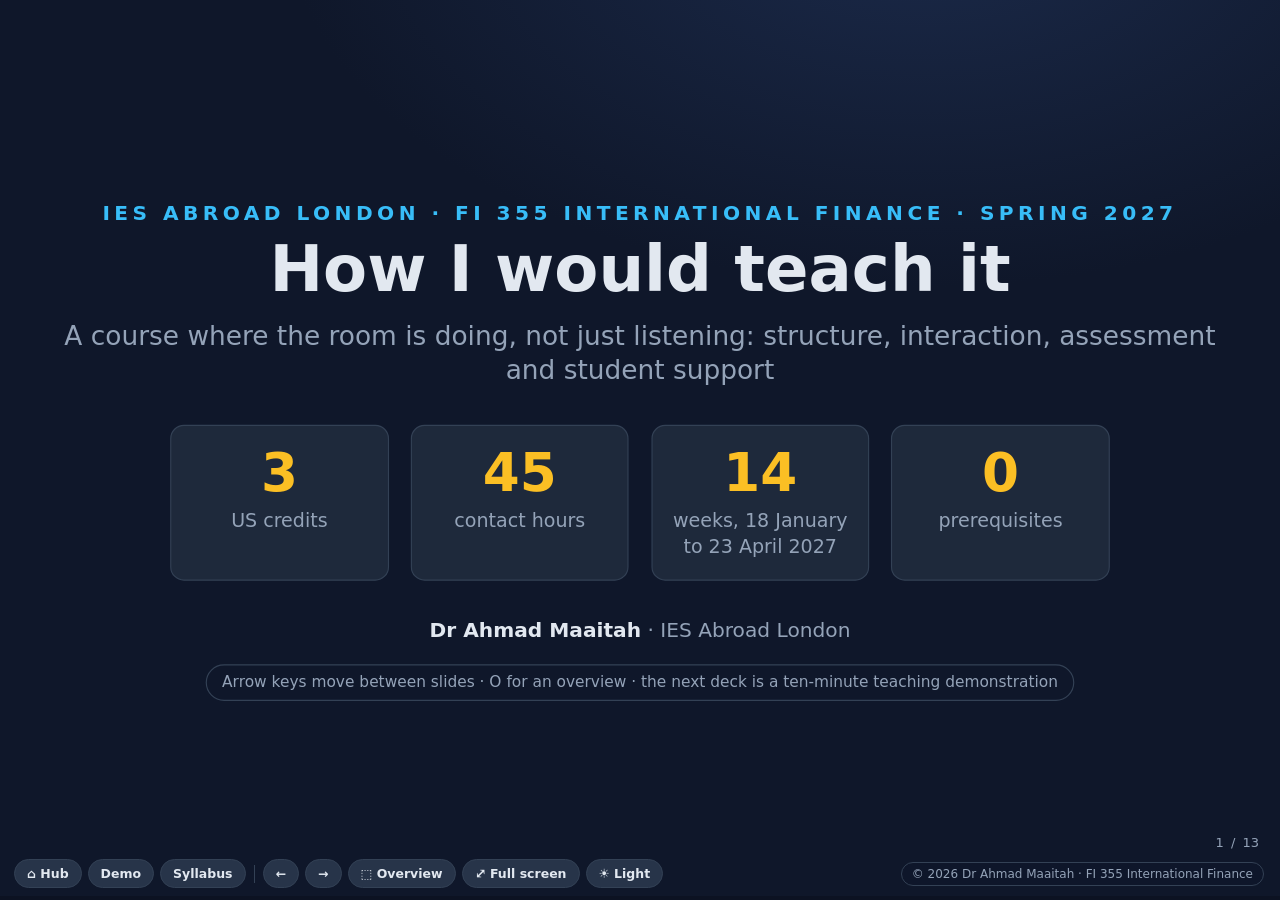
==== commit aeb63d5c: "Approach deck: wording for the room" ====
--- a/approach/index.html
+++ b/approach/index.html
@@ -39,16 +39,16 @@
 <section class="center">
   <p class="kicker">IES Abroad London &middot; FI 355 International Finance &middot; Spring 2027</p>
   <h1>How I would teach it</h1>
-  <p class="lead">A course where the room is doing, not just listening: structure, interaction, assessment and support for American students in London</p>
+  <p class="lead">A course where the room is doing, not just listening: structure, interaction, assessment and student support</p>
   <div class="stats" style="max-width:820px; margin:1em auto">
     <div class="stat"><div class="n">3</div><div class="l">US credits</div></div>
     <div class="stat"><div class="n">45</div><div class="l">contact hours</div></div>
     <div class="stat"><div class="n">14</div><div class="l">weeks, 18 January to 23 April 2027</div></div>
     <div class="stat"><div class="n">0</div><div class="l">prerequisites</div></div>
   </div>
-  <p class="meta"><b>Dr Ahmad Maaitah</b> &middot; lecturer interview, IES Abroad London</p>
+  <p class="meta"><b>Dr Ahmad Maaitah</b> &middot; IES Abroad London</p>
   <p class="keyhint">Arrow keys move between slides &middot; O for an overview &middot; the next deck is a ten-minute teaching demonstration</p>
-  <aside class="notes"><p>Course facts from the IES Abroad FI 355 course page (3 credits, 45 contact hours, no prerequisites, English) and the lecturer advert (18 January to 23 April 2027).</p></aside>
+  <aside class="notes"><p>Course facts from the IES Abroad FI 355 course page (3 credits, 45 contact hours, no prerequisites, English); the term runs 18 January to 23 April 2027.</p></aside>
 </section>
 
 <!-- 1 PROMISES -->
@@ -60,7 +60,7 @@
     <div class="card"><h4>Connection</h4><p>Every concept lands on something they are living: the pound in their pocket, the City on their doorstep, the headline that morning. The IES brief is to connect theory to real-world events; London makes that easy if the course is built for it.</p></div>
     <div class="card"><h4>Confidence</h4><p>They leave able to read a currency quote, price a hedge, test a theory against data and argue a currency view, with a 3,500-word group paper they can show an employer and a transcript grade they understand.</p></div>
   </div>
-  <div class="panel tip"><span class="pl">For the panel</span>Nothing here needs special equipment: a projector, a browser and Moodle. The course site works on a phone and offline once opened.</div>
+  <div class="panel tip"><span class="pl">What it needs</span>Nothing here needs special equipment: a projector, a browser and Moodle. The course site works on a phone and offline once opened.</div>
   <aside class="notes"><p>Keep to 60 seconds. The three words are the spine of everything that follows: clarity (structure), connection (London and the news), confidence (what they can do by April).</p></aside>
 </section>
 
@@ -78,7 +78,7 @@
     <div class="card"><h4>The City walk and the daily news</h4><p>A self-guided walk (Bank, Royal Exchange, Lloyd's) with questions to answer, and a rota: every student gives one five-minute "FX in the news" briefing during the term, from the Financial Times or The Economist that week.</p></div>
   </div>
   <p class="tiny">Sources: BIS Triennial Central Bank Survey, press release 30 September 2025; Bank of England, summary of UK results, 2025 ($4,745 billion a day, 37.8 per cent of global turnover).</p>
-  <aside class="notes"><p>The point for a non-finance panel: the students are sitting in the capital of the subject. Nine and a half trillion dollars a day, more than a third of it within two Tube stops of the Centre. The visit is free and bookable; the walk needs nothing.</p></aside>
+  <aside class="notes"><p>The point for a non-finance room: the students are sitting in the capital of the subject. Nine and a half trillion dollars a day, more than a third of it within two Tube stops of the Centre. The visit is free and bookable; the walk needs nothing.</p></aside>
 </section>
 
 <!-- 3 SEMESTER PICTURE (interactive) -->
@@ -139,7 +139,7 @@
     <div class="card"><h4>Cases from the news</h4><p>Black Wednesday 1992, the pound after the September 2022 mini-budget, the August 2024 yen carry-trade unwind. Each case is a theory tested against something that actually happened.</p></div>
   </div>
   <div class="panel def"><span class="pl">The rule I build to</span>Interactive means the student changes something and sees the consequence. Watching me click is not interactive. Every session has a moment where the room, not the lecturer, produces the number.</div>
-  <aside class="notes"><p>If time is short, read only the rule in the panel. The four cards are examples the panel can scan.</p></aside>
+  <aside class="notes"><p>If time is short, read only the rule in the callout. The four cards are examples the room can scan.</p></aside>
 </section>
 
 <!-- 7 BUILT NOT PROMISED -->
@@ -152,7 +152,7 @@
     <div class="card site"><h4>Bloomberg Challenge Hub</h4><p>Career and portfolio-management simulations for finance students: build a portfolio, face a market shock, read the result.</p><a href="https://ahmad0maaitah.github.io/bloomberg-challenge-hub/" target="_blank" rel="noopener">ahmad0maaitah.github.io/bloomberg-challenge-hub</a></div>
     <div class="card site"><h4>FinTech Professional Certificate</h4><p>College of Banking and Financial Studies, Muscat. Fifteen lectures for bankers and regulators, English and Arabic twins, simulations and quizzes on every topic.</p><a href="https://ahmad0maaitah.github.io/FINTECH-CBFS/" target="_blank" rel="noopener">ahmad0maaitah.github.io/FINTECH-CBFS</a></div>
   </div>
-  <aside class="notes"><p>Offer to open any of the four on the panel's phone. The MANG2074 site releases content week by week, so some weeks show a lock; the hub and the released weeks are open.</p></aside>
+  <aside class="notes"><p>Offer to open any of the four on a phone in the room. The MANG2074 site releases content week by week, so some weeks show a lock; the hub and the released weeks are open.</p></aside>
 </section>
 
 <!-- 8 ASSESSMENT -->
@@ -194,7 +194,7 @@
 
 <!-- 10 SUPPORT -->
 <section>
-  <h2>Supporting American students in London</h2>
+  <h2>Supporting students a long way from home</h2>
   <div class="cols">
     <div class="card"><h4>Structure they recognise</h4><p>A syllabus with every date, rubrics for every graded item, letter grades through the IES Abroad scale, Moodle updated before each session, a gradebook never a week behind.</p></div>
     <div class="card"><h4>Access</h4><p>Office hours twice a week at the Centre, email answered within one working day, accommodations arranged through IES London from the first week, quietly.</p></div>
@@ -202,7 +202,7 @@
     <div class="card"><h4>Honesty</h4><p>The IES attendance, integrity and AI policies are explained in week 1 with examples, not just printed. Expectations stated early are expectations met.</p></div>
   </div>
   <div class="panel def"><span class="pl">Experience I bring</span>Module lead for undergraduate finance modules at the University of Southampton and for an executive FinTech programme in Muscat; mixed cohorts; a habit of writing the course down so clearly that a student who missed a week can catch up alone.</div>
-  <aside class="notes"><p>The desirable criteria in the advert were experience with American students and familiarity with US higher-education culture: answer them here with the concrete mechanics (syllabus, rubrics, gradebook, office hours) rather than a claim.</p></aside>
+  <aside class="notes"><p>Experience with American students and familiarity with US higher-education culture: show them here with the concrete mechanics (syllabus, rubrics, gradebook, office hours) rather than a claim.</p></aside>
 </section>
 
 <!-- 11 FIRST THREE WEEKS -->
@@ -229,7 +229,6 @@
     <li>Eun, C.S., Resnick, B.G. and Chuluun, T. (2024) <i>International Financial Management</i>. 10th edn. New York: McGraw Hill.</li>
     <li>Freeman, S., Eddy, S.L., McDonough, M., Smith, M.K., Okoroafor, N., Jordt, H. and Wenderoth, M.P. (2014) 'Active learning increases student performance in science, engineering, and mathematics', <i>Proceedings of the National Academy of Sciences</i>, 111(23), pp. 8410 to 8415.</li>
     <li>IES Abroad (2026) <i>FI 355 International Finance: course description</i>. Chicago: IES Abroad. Available at: https://iesabroad.org/programs/courses/fi-355-international-finance-0 (Accessed: 15 October 2026).</li>
-    <li>IES Abroad London (2026) <i>Lecturers in International Finance</i>. Job advertisement, jobs.ac.uk, reference DTA185, closing 14 October 2026 (Accessed: 15 October 2026).</li>
   </ul>
   <div class="files"><a href="../index.html">Hub</a><a href="../demo/index.html">Ten-minute demonstration</a><a href="../syllabus/index.html">Syllabus</a></div>
 </section>
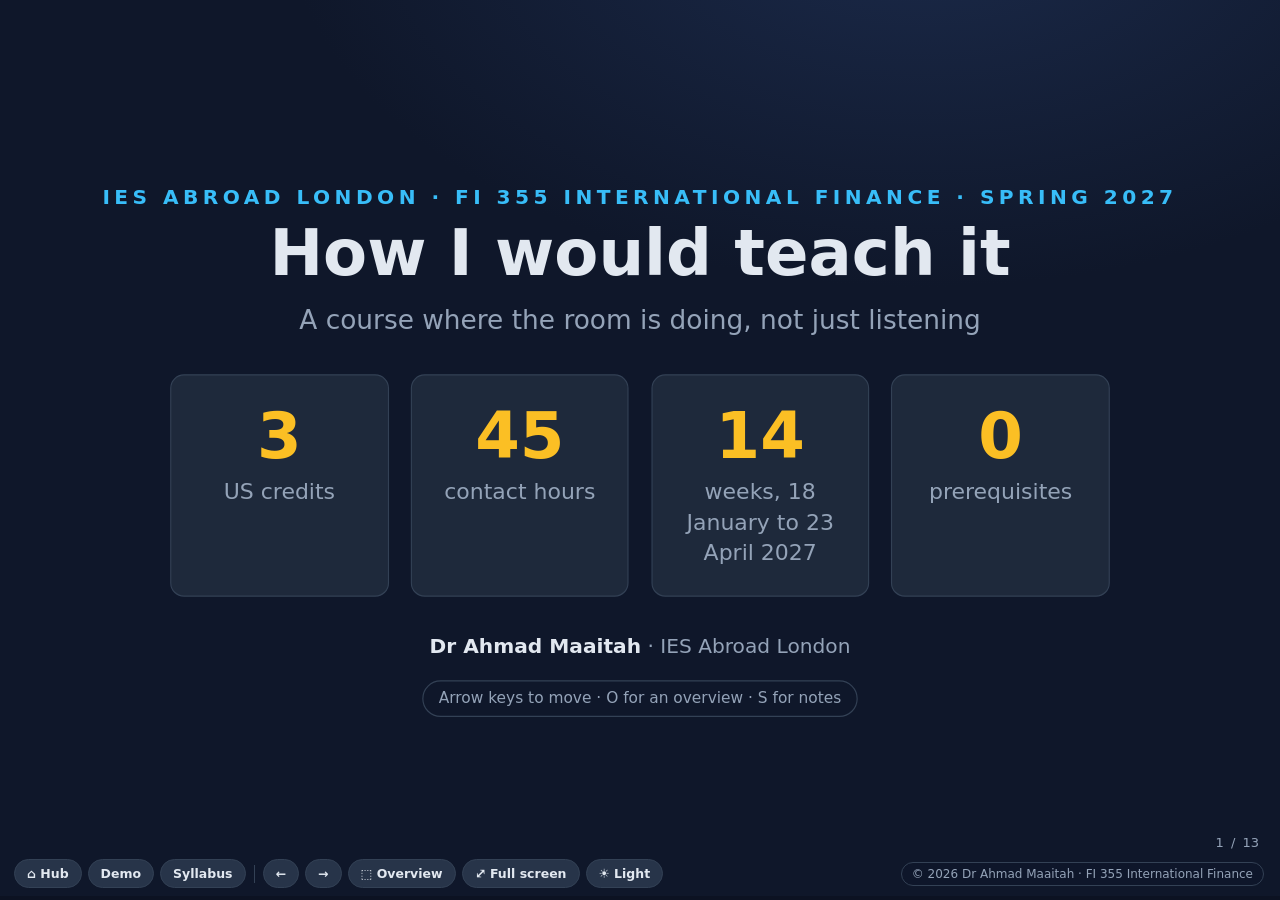
==== commit 70d79f3a: "Approach deck: less text per slide, detail in the notes" ====
--- a/approach/index.html
+++ b/approach/index.html
@@ -23,7 +23,7 @@
   .reveal .legend{font-size:.48em; color:var(--muted); display:flex; gap:1.2em; justify-content:center; margin:.2em 0}
   .reveal .legend i{display:inline-block; width:.9em; height:.9em; border-radius:3px; vertical-align:middle; margin-right:.3em}
   .reveal .site{display:flex; flex-direction:column}
-  .reveal .site a{font-size:.85em; word-break:break-all}
+  .reveal .site a{font-size:.72em; overflow-wrap:anywhere}
   .reveal table.data.assess td:nth-child(2){text-align:center; font-weight:800; color:var(--accent2)}
   .reveal .flow{display:grid; grid-template-columns:1fr 1fr 1fr; gap:.5em}
   .reveal .flow .card{position:relative}
@@ -33,13 +33,13 @@
 </style>
 </head>
 <body>
-<div class="reveal"><div class="slides">
+<div class="reveal lean"><div class="slides">
 
 <!-- 0 TITLE -->
 <section class="center">
   <p class="kicker">IES Abroad London &middot; FI 355 International Finance &middot; Spring 2027</p>
   <h1>How I would teach it</h1>
-  <p class="lead">A course where the room is doing, not just listening: structure, interaction, assessment and student support</p>
+  <p class="lead">A course where the room is doing, not just listening</p>
   <div class="stats" style="max-width:820px; margin:1em auto">
     <div class="stat"><div class="n">3</div><div class="l">US credits</div></div>
     <div class="stat"><div class="n">45</div><div class="l">contact hours</div></div>
@@ -47,66 +47,65 @@
     <div class="stat"><div class="n">0</div><div class="l">prerequisites</div></div>
   </div>
   <p class="meta"><b>Dr Ahmad Maaitah</b> &middot; IES Abroad London</p>
-  <p class="keyhint">Arrow keys move between slides &middot; O for an overview &middot; the next deck is a ten-minute teaching demonstration</p>
-  <aside class="notes"><p>Course facts from the IES Abroad FI 355 course page (3 credits, 45 contact hours, no prerequisites, English); the term runs 18 January to 23 April 2027.</p></aside>
+  <p class="keyhint">Arrow keys to move &middot; O for an overview &middot; S for notes</p>
+  <aside class="notes"><p>Course facts from the IES Abroad FI 355 course page (3 credits, 45 contact hours, no prerequisites, English); the term runs 18 January to 23 April 2027. Thirteen slides, then the ten-minute demonstration.</p></aside>
 </section>
 
 <!-- 1 PROMISES -->
 <section>
   <h2>Three promises to the students</h2>
-  <p class="small muted" style="margin-top:0">Upper-level US undergraduates, one semester in London, most with one finance or economics course behind them and some with none. The course has no prerequisite, so weeks 1 and 2 build the shared language before anything is assumed.</p>
+  <p class="small muted" style="margin-top:0">Upper-level US undergraduates. One semester in London. No prerequisite.</p>
   <div class="cols3">
-    <div class="card"><h4>Clarity</h4><p>A syllabus with every date, reading and rubric on day one, and the same three-move rhythm in every session. Students always know what to do next, and the Moodle gradebook tells them where they stand within a week of each assessment.</p></div>
-    <div class="card"><h4>Connection</h4><p>Every concept lands on something they are living: the pound in their pocket, the City on their doorstep, the headline that morning. The IES brief is to connect theory to real-world events; London makes that easy if the course is built for it.</p></div>
-    <div class="card"><h4>Confidence</h4><p>They leave able to read a currency quote, price a hedge, test a theory against data and argue a currency view, with a 3,500-word group paper they can show an employer and a transcript grade they understand.</p></div>
-  </div>
-  <div class="panel tip"><span class="pl">What it needs</span>Nothing here needs special equipment: a projector, a browser and Moodle. The course site works on a phone and offline once opened.</div>
-  <aside class="notes"><p>Keep to 60 seconds. The three words are the spine of everything that follows: clarity (structure), connection (London and the news), confidence (what they can do by April).</p></aside>
+    <div class="card"><h4>Clarity</h4><p>Every date, reading and rubric on day one. The same rhythm every week.</p></div>
+    <div class="card"><h4>Connection</h4><p>Every concept lands on the pound in their pocket and the news that morning.</p></div>
+    <div class="card"><h4>Confidence</h4><p>By April: read a quote, price a hedge, test a theory, argue a currency view.</p></div>
+  </div>
+  <div class="panel tip"><span class="pl">What it needs</span>A projector, a browser and Moodle. Nothing to install.</div>
+  <aside class="notes"><p>Who they are: most have one finance or economics course behind them, some have none, so weeks 1 and 2 build the shared language before anything is assumed.</p><p>Clarity: a syllabus with every date, reading and rubric on day one; the Moodle gradebook tells them where they stand within a week of each assessment. Connection: the IES brief is to connect theory to real events; London makes that easy if the course is built for it. Confidence: they leave with a 3,500-word group paper they can show an employer and a transcript grade they understand.</p><p>Keep to 60 seconds. The three words are the spine of everything that follows.</p></aside>
 </section>
 
 <!-- 2 LONDON -->
 <section>
   <h2>London is the textbook</h2>
   <div class="stats">
-    <div class="stat"><div class="n">$9.6tn</div><div class="l">traded in foreign exchange every day worldwide, April 2025</div></div>
-    <div class="stat"><div class="n">38%</div><div class="l">of it in the UK, the largest centre by a distance</div></div>
+    <div class="stat"><div class="n">$9.6tn</div><div class="l">traded in foreign exchange every day</div></div>
+    <div class="stat"><div class="n">38%</div><div class="l">of it in the UK, the largest centre</div></div>
     <div class="stat"><div class="n">$4.7tn</div><div class="l">a day through London desks</div></div>
-    <div class="stat"><div class="n">89%</div><div class="l">of trades have the US dollar on one side</div></div>
-  </div>
-  <div class="cols">
-    <div class="card"><h4>Course-related trip: Bank of England Museum</h4><p>Week 3, Threadneedle Street: the gold bar, the 1992 and 2022 sterling stories, the inflation target. Free entry, a short walk from Bank station, and the anchor for the "defend the peg" case the following week.</p></div>
-    <div class="card"><h4>The City walk and the daily news</h4><p>A self-guided walk (Bank, Royal Exchange, Lloyd's) with questions to answer, and a rota: every student gives one five-minute "FX in the news" briefing during the term, from the Financial Times or The Economist that week.</p></div>
-  </div>
-  <p class="tiny">Sources: BIS Triennial Central Bank Survey, press release 30 September 2025; Bank of England, summary of UK results, 2025 ($4,745 billion a day, 37.8 per cent of global turnover).</p>
-  <aside class="notes"><p>The point for a non-finance room: the students are sitting in the capital of the subject. Nine and a half trillion dollars a day, more than a third of it within two Tube stops of the Centre. The visit is free and bookable; the walk needs nothing.</p></aside>
+    <div class="stat"><div class="n">89%</div><div class="l">of trades have the dollar on one side</div></div>
+  </div>
+  <div class="cols">
+    <div class="card"><h4>Bank of England Museum, week 3</h4><p>Free entry, two Tube stops away. The anchor for the Black Wednesday case.</p></div>
+    <div class="card"><h4>The City walk and the news rota</h4><p>A self-guided walk with questions. One five-minute news briefing per student.</p></div>
+  </div>
+  <p class="tiny">BIS Triennial Central Bank Survey, April 2025; Bank of England, UK results 2025.</p>
+  <aside class="notes"><p>The point for a non-finance room: the students are sitting in the capital of the subject. Nine and a half trillion dollars a day, more than a third of it within two Tube stops of the Centre.</p><p>The visit: Threadneedle Street, the gold bar, the 1992 and 2022 sterling stories, the inflation target; free and bookable. The walk: Bank, Royal Exchange, Lloyd's, with questions to bring to week 5. The rota: every student briefs the room once, from the Financial Times or The Economist that week.</p><p>Sources: BIS press release 30 September 2025 ($9.6 trillion, UK 38 per cent, dollar on 89 per cent of trades); Bank of England summary of UK results 2025 ($4,745 billion a day, 37.8 per cent).</p></aside>
 </section>
 
 <!-- 3 SEMESTER PICTURE (interactive) -->
-<section>
+<section class="dense">
   <h2>The semester in one picture</h2>
   <div class="arc"><div class="a1"><b>The system</b>weeks 1 to 2</div><div class="a2"><b>The markets</b>weeks 3 to 6</div><div class="a3"><b>The firm and the world</b>weeks 8 to 13, then the final</div></div>
   <div class="weeks" id="weeks"></div>
-  <div class="legend"><span><i style="background:#fbbf24"></i>assessment week</span><span><i style="background:#334155"></i>break, no class</span><span>click any week</span></div>
+  <div class="legend"><span><i style="background:#fbbf24"></i>assessment week</span><span><i style="background:#334155"></i>break</span><span>click any week</span></div>
   <div class="explainer" id="wk-explain"></div>
   <div class="cols3" style="margin-top:.5em">
-    <div class="card"><h4>By week 2 they can</h4><p>Read a balance of payments, explain why a peg breaks, and say what the pound in their pocket is a price of.</p></div>
-    <div class="card"><h4>By week 6 they can</h4><p>Read a quote, compute a forward, test parity against a burger or an interest rate, and decide whether to hedge an invoice.</p></div>
-    <div class="card"><h4>By week 13 they can</h4><p>Appraise a project in two currencies, read a global bank's balance sheet, and defend a currency view in a 3,500-word paper.</p></div>
-  </div>
-  <p class="tiny" style="margin-top:.4em">Weights follow the IES course specification: midterm 20, participation 10, group research paper 40, final exam 30. Readings and the interactive activity for every week are in the syllabus.</p>
-  <aside class="notes"><p>Click week 4 (the demo), week 6 (midterm) and week 12 (paper due). One sentence each. The chips are the whole semester; the syllabus has the detail.</p></aside>
+    <div class="card"><h4>By week 2</h4><p>Read a balance of payments. Explain why a peg breaks.</p></div>
+    <div class="card"><h4>By week 6</h4><p>Read a quote. Test parity. Decide whether to hedge.</p></div>
+    <div class="card"><h4>By week 13</h4><p>Appraise a project in two currencies. Defend a currency view in writing.</p></div>
+  </div>
+  <aside class="notes"><p>Click week 4 (the demonstration), week 6 (midterm) and week 13 (paper due). One sentence each. The chips are the whole semester; the syllabus has the readings and the interactive activity for every week. Weights follow the IES course specification: midterm 20, participation 10, group research paper 40, final 30.</p></aside>
 </section>
 
 <!-- 4 HOW A WEEK RUNS -->
 <section>
   <h2>How a week runs</h2>
   <div class="flow">
-    <div class="card"><div class="t">Before class &middot; 60 to 90 minutes</div><h4>Prepare</h4><p>The textbook pages for the week, one current article posted on Moodle (Financial Times or The Economist) and a five-question warm-up quiz on the course site with instant feedback. Not graded; it tells me what to spend time on.</p></div>
-    <div class="card"><div class="t">In class &middot; three moves every session</div><h4>Do</h4><p><b>Concept</b> in twenty minutes, worked on the board with one real number. <b>Interaction</b>: a simulation, a poll or a case in pairs, where the student changes something and the picture answers. <b>Discussion</b>: the news briefing and the question of the week.</p></div>
-    <div class="card"><div class="t">After class &middot; by the next session</div><h4>Practise</h4><p>A short problem set with worked answers on Moodle, the group project step for that week (topic, data, draft) and office hours twice a week. Everything posted before the session, nothing hidden until after.</p></div>
-  </div>
-  <div class="panel def"><span class="pl">What this gives a student abroad</span>Predictability. The same rhythm every week means a student who is also finding a flat, a Tube route and a new city never has to guess what the course wants.</div>
-  <aside class="notes"><p>Say the three moves out loud: concept, interaction, discussion. Then the one-liner: predictability is a kindness to a student who is 3,000 miles from home.</p></aside>
+    <div class="card"><div class="t">Before class</div><h4>Prepare, 60 to 90 minutes</h4><p>Textbook pages. One current article. A five-question warm-up, not graded.</p></div>
+    <div class="card"><div class="t">In class</div><h4>Do: three moves</h4><p><b>Concept</b>, twenty minutes. <b>Interaction</b>: the student changes something. <b>Discussion</b>: the news.</p></div>
+    <div class="card"><div class="t">After class</div><h4>Practise</h4><p>A problem set with answers. The project step. Office hours.</p></div>
+  </div>
+  <div class="panel def"><span class="pl">Why the same rhythm every week</span>A student new to a city never has to guess what the course wants.</div>
+  <aside class="notes"><p>Before: the textbook pages for the week, one article from the Financial Times or The Economist on Moodle, and a warm-up quiz on the course site with instant feedback; it tells me what to spend time on. In class: the concept is worked on the board with one real number; the interaction is a simulation, a poll or a case in pairs; the discussion is the student news briefing and the question of the week. After: worked answers on Moodle, the group project step (topic, data, draft), office hours twice a week. Everything is posted before the session.</p><p>The one-liner: predictability is a kindness to a student who is 3,000 miles from home.</p></aside>
 </section>
 
 <!-- 5 WHY INTERACTIVE -->
@@ -116,60 +115,60 @@
     <div>
       <div class="sim" id="sim-ev">
         <canvas id="cv-ev" width="520" height="230"></canvas>
-        <div class="note">225 studies of undergraduate science, engineering and mathematics courses; exam scores 6 per cent higher with active learning. Freeman et al. (2014), <i>PNAS</i>.</div>
+        <div class="note">Share of students failing, 225 studies. Freeman et al. (2014), <i>PNAS</i>.</div>
       </div>
     </div>
     <div>
-      <div class="panel"><span class="pl">The meta-analysis</span>Students in lecture-only courses were <b>1.5 times more likely to fail</b> than students in courses with active learning (Freeman et al., 2014).</div>
-      <div class="panel warn"><span class="pl">The catch</span>Students in active classes learn more but <b>feel</b> they learn less (Deslauriers et al., 2019). So in week 1 I show them this slide and say why the room works this way.</div>
-    </div>
-  </div>
-  <div class="panel tip"><span class="pl">And the subject</span>Finance is a doing discipline: you learn a hedge by placing one and a forecast by making one, safely, in class, before any money is at stake.</div>
+      <div class="panel"><span class="pl">The meta-analysis</span>Lecture-only students were <b>1.5 times more likely to fail</b>. Exam scores 6 per cent higher with active learning.</div>
+      <div class="panel warn"><span class="pl">The catch</span>Active learners learn more but <b>feel</b> they learn less (Deslauriers et al., 2019). I tell them in week 1.</div>
+    </div>
+  </div>
+  <div class="panel tip"><span class="pl">And the subject</span>Finance is a doing discipline. You learn a hedge by placing one.</div>
   <noscript><div class="sim-fallback">Chart needs JavaScript: it shows failure rates of 34 per cent under lecturing against 22 per cent with active learning (Freeman et al., 2014).</div></noscript>
-  <aside class="notes"><p>Two citations, both in PNAS, both large. The Deslauriers finding is the one that matters for course evaluations: tell students in advance that effort will feel like confusion, and they rate the course for what they learned, not how smooth it felt.</p></aside>
+  <aside class="notes"><p>Freeman et al. (2014), PNAS: 225 studies of undergraduate science, engineering and mathematics courses; failure rates 34 per cent under lecturing against 22 per cent with active learning; exam scores 6 per cent higher. Deslauriers et al. (2019), PNAS: students in active classes learn more but rate their learning lower, so tell them in advance that effort will feel like confusion and they rate the course for what they learned, not how smooth it felt.</p><p>And the subject: you learn a forecast by making one, safely, in class, before any money is at stake.</p></aside>
 </section>
 
 <!-- 6 WHAT INTERACTIVE LOOKS LIKE -->
-<section>
+<section class="dense">
   <h2>What interactive looks like in my classroom</h2>
   <div class="cols">
-    <div class="card"><h4>Simulations</h4><p>The student changes a number and the picture answers: the Big Mac calculator, a "hedge or not" game with a real invoice, covered interest arbitrage with today's rates. In the browser, no login, phone-friendly.</p></div>
-    <div class="card"><h4>Live data</h4><p>Today's dollar-pound rate, this week's Bank of England or Federal Reserve decision, the latest Big Mac prices. Every number on a slide comes from a named source, and the source is on the slide.</p></div>
-    <div class="card"><h4>Polls, guesses and quizzes</h4><p>Guess the London price before I reveal it, vote on where the pound goes by April, check yourself with instant explanations. Wrong answers are the best teaching moments and nobody is graded on them.</p></div>
-    <div class="card"><h4>Cases from the news</h4><p>Black Wednesday 1992, the pound after the September 2022 mini-budget, the August 2024 yen carry-trade unwind. Each case is a theory tested against something that actually happened.</p></div>
-  </div>
-  <div class="panel def"><span class="pl">The rule I build to</span>Interactive means the student changes something and sees the consequence. Watching me click is not interactive. Every session has a moment where the room, not the lecturer, produces the number.</div>
-  <aside class="notes"><p>If time is short, read only the rule in the callout. The four cards are examples the room can scan.</p></aside>
+    <div class="card"><h4>Simulations</h4><p>Move a slider, read the verdict: the Big Mac calculator, hedge or not, covered interest arbitrage.</p></div>
+    <div class="card"><h4>Live data</h4><p>Today's rate, this week's central bank decision, this edition's burger prices. Source on every slide.</p></div>
+    <div class="card"><h4>Polls, guesses and quizzes</h4><p>Guess before the reveal. Vote on the pound. Check yourself. Never graded.</p></div>
+    <div class="card"><h4>Cases from the news</h4><p>Black Wednesday 1992. The 2022 mini-budget. The 2024 yen carry-trade unwind.</p></div>
+  </div>
+  <div class="panel def"><span class="pl">The rule I build to</span>The student changes something and sees the consequence. Watching me click is not interactive.</div>
+  <aside class="notes"><p>Simulations run in the browser, no login, phone-friendly: the Big Mac calculator, a hedge-or-not game with a real invoice, covered interest arbitrage with today's rates. Live data: the dollar-pound rate, the Bank of England or Federal Reserve decision that week, the latest Big Mac prices. Polls and quizzes: wrong answers are the best teaching moments and nobody is graded on them. Cases: each is a theory tested against something that actually happened.</p><p>Every session has a moment where the room, not the lecturer, produces the number. If time is short, read only the rule.</p></aside>
 </section>
 
 <!-- 7 BUILT NOT PROMISED -->
-<section>
+<section class="dense">
   <h2>Built, not promised</h2>
-  <p class="small muted" style="margin-top:0">Live teaching sites I have built and run, open to anyone with the link. Every page is static, works on a phone and can be checked today.</p>
-  <div class="cols">
-    <div class="card site"><h4>MANG2074 Financial Econometrics 1</h4><p>University of Southampton, 2026 to 2027. Lecture decks with simulations, runnable Python and R cells, practice quizzes and lab guides, released week by week.</p><a href="https://ahmad0maaitah.github.io/MANG2074/" target="_blank" rel="noopener">ahmad0maaitah.github.io/MANG2074</a></div>
-    <div class="card site"><h4>MANG3095 Research Project in Finance and FinTech</h4><p>University of Southampton. Proposal and dissertation guides, a full worked example proposal, deadlines and an assessment corner.</p><a href="https://ahmad0maaitah.github.io/MANG3095/" target="_blank" rel="noopener">ahmad0maaitah.github.io/MANG3095</a></div>
-    <div class="card site"><h4>Bloomberg Challenge Hub</h4><p>Career and portfolio-management simulations for finance students: build a portfolio, face a market shock, read the result.</p><a href="https://ahmad0maaitah.github.io/bloomberg-challenge-hub/" target="_blank" rel="noopener">ahmad0maaitah.github.io/bloomberg-challenge-hub</a></div>
-    <div class="card site"><h4>FinTech Professional Certificate</h4><p>College of Banking and Financial Studies, Muscat. Fifteen lectures for bankers and regulators, English and Arabic twins, simulations and quizzes on every topic.</p><a href="https://ahmad0maaitah.github.io/FINTECH-CBFS/" target="_blank" rel="noopener">ahmad0maaitah.github.io/FINTECH-CBFS</a></div>
-  </div>
-  <aside class="notes"><p>Offer to open any of the four on a phone in the room. The MANG2074 site releases content week by week, so some weeks show a lock; the hub and the released weeks are open.</p></aside>
+  <p class="small muted" style="margin-top:0">Live teaching sites, open to anyone with the link.</p>
+  <div class="cols">
+    <div class="card site"><h4>MANG2074 Financial Econometrics 1</h4><p>University of Southampton. Simulations, runnable Python and R, quizzes, lab guides.</p><a href="https://ahmad0maaitah.github.io/MANG2074/" target="_blank" rel="noopener">ahmad0maaitah.github.io/MANG2074</a></div>
+    <div class="card site"><h4>MANG3095 Research Project in Finance and FinTech</h4><p>University of Southampton. Proposal and dissertation guides with a worked example.</p><a href="https://ahmad0maaitah.github.io/MANG3095/" target="_blank" rel="noopener">ahmad0maaitah.github.io/MANG3095</a></div>
+    <div class="card site"><h4>Bloomberg Challenge Hub</h4><p>Career and portfolio simulations: build a portfolio, face a shock, read the result.</p><a href="https://ahmad0maaitah.github.io/bloomberg-challenge-hub/" target="_blank" rel="noopener">ahmad0maaitah.github.io/bloomberg-challenge-hub</a></div>
+    <div class="card site"><h4>FinTech Professional Certificate</h4><p>College of Banking and Financial Studies, Muscat. Fifteen lectures, English and Arabic.</p><a href="https://ahmad0maaitah.github.io/FINTECH-CBFS/" target="_blank" rel="noopener">ahmad0maaitah.github.io/FINTECH-CBFS</a></div>
+  </div>
+  <aside class="notes"><p>Every page is static, works on a phone and can be checked today. Offer to open any of the four on a phone in the room. The MANG2074 site releases content week by week, so some weeks show a lock; the hub and the released weeks are open.</p></aside>
 </section>
 
 <!-- 8 ASSESSMENT -->
-<section>
+<section class="dense">
   <h2>Assessment that connects theory to events</h2>
   <table class="data assess">
-    <tr><th>Component</th><th>Weight</th><th>What it measures</th><th>When</th></tr>
-    <tr><td>Midterm test</td><td>20%</td><td>Two hours, closed book: problems and short cases from weeks 1 to 6</td><td>Week 6</td></tr>
-    <tr><td>Class participation</td><td>10%</td><td>One "FX in the news" briefing per student plus in-class activities; a rubric, not an impression</td><td>Every week</td></tr>
-    <tr><td>Group research paper</td><td>40%</td><td>3,500 words: one theory, one real event, the analysis between them; two status updates</td><td>Updates weeks 5 and 8; due week 13</td></tr>
-    <tr><td>Final exam</td><td>30%</td><td>Two and a half hours, cumulative, closed book, weighted to weeks 8 to 13</td><td>Week 14</td></tr>
+    <tr><th>Component</th><th>Weight</th><th>Format</th><th>When</th></tr>
+    <tr><td>Midterm test</td><td>20%</td><td>Two hours, closed book, weeks 1 to 6</td><td>Week 6</td></tr>
+    <tr><td>Participation</td><td>10%</td><td>One news briefing each, plus in-class activities. A rubric, not an impression</td><td>Weekly</td></tr>
+    <tr><td>Group research paper</td><td>40%</td><td>3,500 words: one theory, one real event, the analysis between them</td><td>Updates weeks 5 and 8, due week 13</td></tr>
+    <tr><td>Final exam</td><td>30%</td><td>Two and a half hours, cumulative, closed book</td><td>Week 14</td></tr>
   </table>
   <div class="cols">
-    <div class="panel tip"><span class="pl">Transparent from day one</span>Rubrics on Moodle in week 1; a mock midterm with answers in week 5; the gradebook updated within a week of each assessment.</div>
-    <div class="panel warn"><span class="pl">Generative AI, stated plainly</span>Allowed for brainstorming, language and code help, and disclosed in one line. The analysis must be the group's own, and the exams are closed book.</div>
-  </div>
-  <aside class="notes"><p>Weights are the IES course specification; what changes is how each component is run. The AI line is deliberate: American students expect a stated policy, and a stated policy is enforceable.</p></aside>
+    <div class="panel tip"><span class="pl">Transparent</span>Rubrics in week 1. Mock midterm in week 5. Gradebook within a week.</div>
+    <div class="panel warn"><span class="pl">Generative AI</span>Allowed for brainstorming and language, disclosed in one line. Exams are closed book.</div>
+  </div>
+  <aside class="notes"><p>Weights are the IES course specification; what changes is how each component is run. Participation is one five-minute "FX in the news" briefing per student plus engagement in the activities, scored on a rubric. The paper has two dated status updates with written feedback within a week. The AI line is deliberate: American students expect a stated policy, and a stated policy is enforceable; the analysis must be the group's own.</p></aside>
 </section>
 
 <!-- 9 THE PAPER -->
@@ -177,46 +176,44 @@
   <h2>The research paper, de-risked</h2>
   <div class="cols">
     <div>
-      <div class="panel warn"><span class="pl">What usually goes wrong with a 40 per cent paper</span>Groups pick an event first and hunt for a theory afterwards, start in week 10, and hand in a description rather than an analysis.</div>
-      <div class="panel tip"><span class="pl">What I do instead</span>Theory first: a menu of twelve topics in week 3, each with a one-page template and two example events. Status update one (week 5) is the question and the theory; update two (week 8) is the data and a first chart. Written feedback within a week of each.</div>
-    </div>
-    <div class="card"><h4>Example topics on the menu</h4>
-      <p>Did purchasing power parity hold for the pound after the September 2022 mini-budget?</p>
-      <p>The August 2024 yen carry-trade unwind: what interest rate parity predicted and what happened.</p>
-      <p>Argentina's peso and the Big Mac: can a burger spot a devaluation?</p>
-      <p>Apple's currency hedging programme, read from its annual 10-K filing.</p>
-      <p>Black Wednesday 1992: why the Bank of England could not defend the pound.</p>
-    </div>
-  </div>
-  <p class="tiny">Every topic maps to one chapter of Eun, Resnick and Chuluun (2024) and to data students can download for free (central banks, The Economist, company filings).</p>
-  <aside class="notes"><p>The de-risking is the two dated updates. A group that has a question in week 5 and a chart in week 8 cannot fail the paper in week 13.</p></aside>
+      <div class="panel warn"><span class="pl">The usual failure</span>Event first, theory later, started in week 10. A description, not an analysis.</div>
+      <div class="panel tip"><span class="pl">The fix</span>Theory first, from a menu of twelve topics in week 3. Two dated updates, weeks 5 and 8, with written feedback.</div>
+    </div>
+    <div class="card"><h4>From the topic menu</h4>
+      <p>Did purchasing power parity hold for the pound after the 2022 mini-budget?</p>
+      <p>The 2024 yen carry-trade unwind: what parity predicted.</p>
+      <p>Argentina's peso and the Big Mac.</p>
+      <p>Apple's currency hedging, read from its 10-K.</p>
+    </div>
+  </div>
+  <aside class="notes"><p>Each topic comes with a one-page template, two example events and the chapter of Eun, Resnick and Chuluun (2024) it rests on; the data are free (central banks, The Economist, company filings). Update one is the question and the theory; update two is the data and a first chart. A group that has a question in week 5 and a chart in week 8 cannot fail the paper in week 13. Fifth example if asked: Black Wednesday 1992, why the Bank of England could not defend the pound.</p></aside>
 </section>
 
 <!-- 10 SUPPORT -->
-<section>
+<section class="dense">
   <h2>Supporting students a long way from home</h2>
   <div class="cols">
-    <div class="card"><h4>Structure they recognise</h4><p>A syllabus with every date, rubrics for every graded item, letter grades through the IES Abroad scale, Moodle updated before each session, a gradebook never a week behind.</p></div>
-    <div class="card"><h4>Access</h4><p>Office hours twice a week at the Centre, email answered within one working day, accommodations arranged through IES London from the first week, quietly.</p></div>
-    <div class="card"><h4>Belonging</h4><p>Groups formed in week 1, the Bank of England visit in week 3 as a shared anchor, and a briefing rota so every student speaks to the room at least once about something they chose.</p></div>
-    <div class="card"><h4>Honesty</h4><p>The IES attendance, integrity and AI policies are explained in week 1 with examples, not just printed. Expectations stated early are expectations met.</p></div>
-  </div>
-  <div class="panel def"><span class="pl">Experience I bring</span>Module lead for undergraduate finance modules at the University of Southampton and for an executive FinTech programme in Muscat; mixed cohorts; a habit of writing the course down so clearly that a student who missed a week can catch up alone.</div>
-  <aside class="notes"><p>Experience with American students and familiarity with US higher-education culture: show them here with the concrete mechanics (syllabus, rubrics, gradebook, office hours) rather than a claim.</p></aside>
+    <div class="card"><h4>Structure they recognise</h4><p>Dated syllabus, rubrics, IES letter grades, Moodle updated before every session.</p></div>
+    <div class="card"><h4>Access</h4><p>Office hours twice a week. Email answered within one working day. Accommodations through IES.</p></div>
+    <div class="card"><h4>Belonging</h4><p>Groups in week 1. The Bank visit in week 3. Every student briefs the room once.</p></div>
+    <div class="card"><h4>Honesty</h4><p>Attendance, integrity and AI policies explained with examples in week 1.</p></div>
+  </div>
+  <div class="panel def"><span class="pl">Experience</span>Module lead, University of Southampton. Executive FinTech programme, Muscat. Mixed cohorts.</div>
+  <aside class="notes"><p>Experience with American students and familiarity with US higher-education culture: show them here with the concrete mechanics (syllabus, rubrics, gradebook, office hours) rather than a claim. The gradebook is never more than a week behind. Accommodations are arranged through IES London from the first week, quietly. Expectations stated early are expectations met. A habit of writing the course down so clearly that a student who missed a week can catch up alone.</p></aside>
 </section>
 
 <!-- 11 FIRST THREE WEEKS -->
-<section>
-  <h2>The first three weeks, in practice</h2>
+<section class="dense">
+  <h2>The first three weeks</h2>
   <div class="cols4">
-    <div class="card"><h4>Before day one</h4><p>Moodle built: syllabus with dates, readings, rubrics, warm-up quizzes. The course site live. The Bank of England visit booked. A welcome note with the one-page "how this course works".</p></div>
-    <div class="card"><h4>Week 1</h4><p>Why international finance, why London. Groups formed, the news-briefing rota agreed, and every student opens a currency diary: what did your $1,000 buy this week?</p></div>
-    <div class="card"><h4>Week 2</h4><p>The monetary system and the balance of payments. The Black Wednesday case and the "defend the peg" simulation. First warm-up results tell me who needs the maths clinic.</p></div>
-    <div class="card"><h4>Week 3</h4><p>The FX market: reading quotes, spot and forward, a triangular arbitrage hunt with live prices. Bank of England Museum visit. The paper topic menu opens.</p></div>
-  </div>
-  <div class="panel tip"><span class="pl">By week 4</span>Every student has computed their own purchasing power parity rate for something they buy, and the room has argued about whether the pound is too expensive. That session is the ten-minute demonstration that follows.</div>
+    <div class="card"><h4>Before day one</h4><p>Moodle built. Site live. Bank visit booked. Welcome note sent.</p></div>
+    <div class="card"><h4>Week 1</h4><p>Why London. Groups formed. The currency diary opens: what did your $1,000 buy?</p></div>
+    <div class="card"><h4>Week 2</h4><p>The monetary system. Black Wednesday. Defend the peg.</p></div>
+    <div class="card"><h4>Week 3</h4><p>Reading FX quotes. Arbitrage hunt. Bank of England Museum. Topic menu opens.</p></div>
+  </div>
+  <div class="panel tip"><span class="pl">By week 4</span>Every student has computed a parity rate for something they buy. That session is the ten-minute demonstration.</div>
   <div class="files"><a href="../demo/index.html">Open the ten-minute demonstration</a><a href="../syllabus/index.html">Read the syllabus</a></div>
-  <aside class="notes"><p>Bridge to the demo: "Let me show you ten minutes of week 4 the way the students would get it."</p></aside>
+  <aside class="notes"><p>Before day one: syllabus with dates, readings, rubrics and warm-up quizzes on Moodle; the course site live; a one-page "how this course works". Week 1: why international finance, why London; the news-briefing rota agreed. Week 2: the balance of payments; the first warm-up results tell me who needs the maths clinic. Week 3: spot and forward, a triangular arbitrage hunt with live prices, the museum visit, the paper topic menu.</p><p>Bridge to the demonstration: "Let me show you ten minutes of week 4 the way the students would get it."</p></aside>
 </section>
 
 <!-- 12 REFERENCES -->
--- a/assets/css/theme.css
+++ b/assets/css/theme.css
@@ -209,6 +209,40 @@
 @media (pointer:coarse){ .deck-nav a, .deck-nav button, .reveal .quiz .opt, .reveal .guess button, .reveal .chip{min-height:40px} }
 @media (prefers-reduced-motion:reduce){ *{transition:none !important; animation:none !important} }
 
+
+/* lean decks: less text, larger type (opt in with <div class="reveal lean">; a slide can keep base sizes with class="dense") */
+.reveal.lean h2{font-size:1.4em; margin-bottom:.55em}
+.reveal.lean .small{font-size:.76em}
+.reveal.lean .card{font-size:.84em; padding:.7em .9em; line-height:1.4}
+.reveal.lean .card h4{font-size:1.05em; margin-bottom:.3em}
+.reveal.lean .panel{font-size:.86em; padding:.6em .9em; margin:.6em 0}
+.reveal.lean .stat{padding:.7em .4em}
+.reveal.lean .stat .n{font-size:1.75em}
+.reveal.lean .stat .l{font-size:.6em}
+.reveal.lean .cols, .reveal.lean .cols3, .reveal.lean .cols4{gap:.9em}
+.reveal.lean table.data{font-size:.7em}
+.reveal.lean table.data th, .reveal.lean table.data td{padding:.45em .7em}
+.reveal.lean .quiz{font-size:.78em}
+.reveal.lean .explainer{font-size:.78em; min-height:3.2em}
+.reveal.lean .chip{font-size:.6em}
+.reveal.lean .tiny{font-size:.55em}
+.reveal.lean .files a{font-size:.58em}
+.reveal.lean .sim{font-size:.7em}
+.reveal.lean .verdict{font-size:1.05em}
+.reveal.lean .bignum{font-size:2.8em}
+.reveal.lean .guess button{font-size:.9em}
+.reveal.lean .vote button{font-size:.72em}
+.reveal.lean .timer{font-size:.46em}
+.reveal.lean .refs{font-size:.5em}
+.reveal.lean section.dense .card{font-size:.74em; padding:.6em .8em}
+.reveal.lean section.dense .panel{font-size:.78em; padding:.5em .8em; margin:.45em 0}
+.reveal.lean section.dense .sim{font-size:.64em}
+.reveal.lean section.dense .quiz{font-size:.74em}
+.reveal.lean section.dense table.data{font-size:.64em}
+.reveal.lean section.dense h2{font-size:1.3em; margin-bottom:.45em}
+.reveal.lean section.dense .cols, .reveal.lean section.dense .cols3, .reveal.lean section.dense .cols4{gap:.7em}
+.reveal.lean section.dense .explainer{font-size:.7em}
+
 /* light mode: inline colours that slides write directly */
 html[data-theme="light"] [style*="color:#fbbf24"]{color:#8a5f00 !important}
 html[data-theme="light"] [style*="color:#38bdf8"]{color:#0369a1 !important}
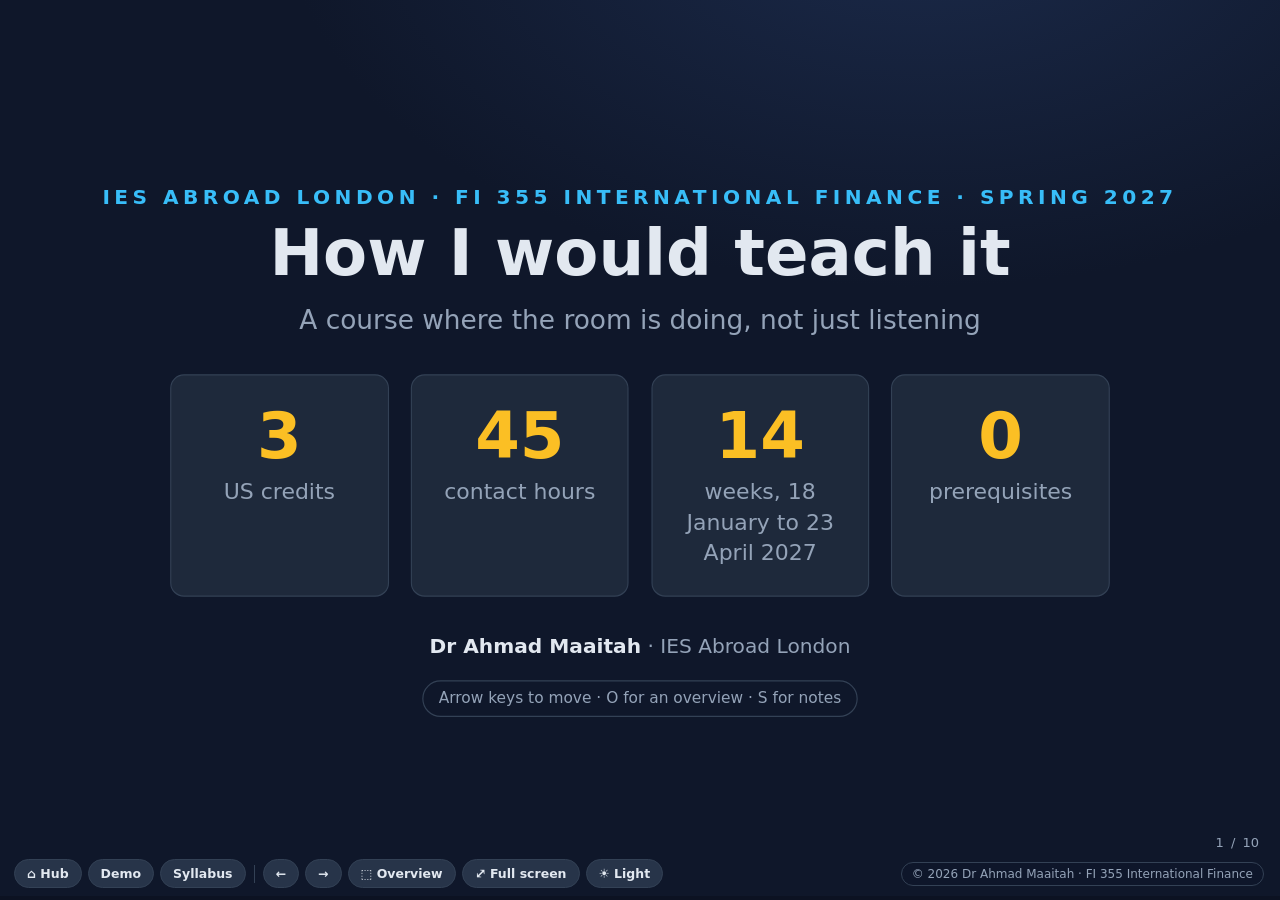
==== commit 5100e905: "Approach deck: ten slides for a six-minute runthrough" ====
--- a/approach/index.html
+++ b/approach/index.html
@@ -48,7 +48,7 @@
   </div>
   <p class="meta"><b>Dr Ahmad Maaitah</b> &middot; IES Abroad London</p>
   <p class="keyhint">Arrow keys to move &middot; O for an overview &middot; S for notes</p>
-  <aside class="notes"><p>Course facts from the IES Abroad FI 355 course page (3 credits, 45 contact hours, no prerequisites, English); the term runs 18 January to 23 April 2027. Thirteen slides, then the ten-minute demonstration.</p></aside>
+  <aside class="notes"><p>Course facts from the IES Abroad FI 355 course page (3 credits, 45 contact hours, no prerequisites, English); the term runs 18 January to 23 April 2027. Ten slides, about six minutes, then the seven-minute demonstration.</p></aside>
 </section>
 
 <!-- 1 PROMISES -->
@@ -102,10 +102,10 @@
   <div class="flow">
     <div class="card"><div class="t">Before class</div><h4>Prepare, 60 to 90 minutes</h4><p>Textbook pages. One current article. A five-question warm-up, not graded.</p></div>
     <div class="card"><div class="t">In class</div><h4>Do: three moves</h4><p><b>Concept</b>, twenty minutes. <b>Interaction</b>: the student changes something. <b>Discussion</b>: the news.</p></div>
-    <div class="card"><div class="t">After class</div><h4>Practise</h4><p>A problem set with answers. The project step. Office hours.</p></div>
+    <div class="card"><div class="t">After class</div><h4>Practise</h4><p>A problem set with answers. The project step.</p></div>
   </div>
   <div class="panel def"><span class="pl">Why the same rhythm every week</span>A student new to a city never has to guess what the course wants.</div>
-  <aside class="notes"><p>Before: the textbook pages for the week, one article from the Financial Times or The Economist on Moodle, and a warm-up quiz on the course site with instant feedback; it tells me what to spend time on. In class: the concept is worked on the board with one real number; the interaction is a simulation, a poll or a case in pairs; the discussion is the student news briefing and the question of the week. After: worked answers on Moodle, the group project step (topic, data, draft), office hours twice a week. Everything is posted before the session.</p><p>The one-liner: predictability is a kindness to a student who is 3,000 miles from home.</p></aside>
+  <aside class="notes"><p>Before: the textbook pages for the week, one article from the Financial Times or The Economist on Moodle, and a warm-up quiz on the course site with instant feedback; it tells me what to spend time on. In class: the concept is worked on the board with one real number; the interaction is a simulation, a poll or a case in pairs; the discussion is the student news briefing and the question of the week. After: worked answers on Moodle and the group project step (topic, data, draft). Everything is posted before the session.</p><p>The one-liner: predictability is a kindness to a student who is 3,000 miles from home.</p></aside>
 </section>
 
 <!-- 5 WHY INTERACTIVE -->
@@ -123,23 +123,11 @@
       <div class="panel warn"><span class="pl">The catch</span>Active learners learn more but <b>feel</b> they learn less (Deslauriers et al., 2019). I tell them in week 1.</div>
     </div>
   </div>
-  <div class="panel tip"><span class="pl">And the subject</span>Finance is a doing discipline. You learn a hedge by placing one.</div>
+  <div class="panel tip"><span class="pl">The rule I build to</span>The student changes something and sees the consequence. Watching me click is not interactive.</div>
   <noscript><div class="sim-fallback">Chart needs JavaScript: it shows failure rates of 34 per cent under lecturing against 22 per cent with active learning (Freeman et al., 2014).</div></noscript>
-  <aside class="notes"><p>Freeman et al. (2014), PNAS: 225 studies of undergraduate science, engineering and mathematics courses; failure rates 34 per cent under lecturing against 22 per cent with active learning; exam scores 6 per cent higher. Deslauriers et al. (2019), PNAS: students in active classes learn more but rate their learning lower, so tell them in advance that effort will feel like confusion and they rate the course for what they learned, not how smooth it felt.</p><p>And the subject: you learn a forecast by making one, safely, in class, before any money is at stake.</p></aside>
-</section>
-
-<!-- 6 WHAT INTERACTIVE LOOKS LIKE -->
-<section class="dense">
-  <h2>What interactive looks like in my classroom</h2>
-  <div class="cols">
-    <div class="card"><h4>Simulations</h4><p>Move a slider, read the verdict: the Big Mac calculator, hedge or not, covered interest arbitrage.</p></div>
-    <div class="card"><h4>Live data</h4><p>Today's rate, this week's central bank decision, this edition's burger prices. Source on every slide.</p></div>
-    <div class="card"><h4>Polls, guesses and quizzes</h4><p>Guess before the reveal. Vote on the pound. Check yourself. Never graded.</p></div>
-    <div class="card"><h4>Cases from the news</h4><p>Black Wednesday 1992. The 2022 mini-budget. The 2024 yen carry-trade unwind.</p></div>
-  </div>
-  <div class="panel def"><span class="pl">The rule I build to</span>The student changes something and sees the consequence. Watching me click is not interactive.</div>
-  <aside class="notes"><p>Simulations run in the browser, no login, phone-friendly: the Big Mac calculator, a hedge-or-not game with a real invoice, covered interest arbitrage with today's rates. Live data: the dollar-pound rate, the Bank of England or Federal Reserve decision that week, the latest Big Mac prices. Polls and quizzes: wrong answers are the best teaching moments and nobody is graded on them. Cases: each is a theory tested against something that actually happened.</p><p>Every session has a moment where the room, not the lecturer, produces the number. If time is short, read only the rule.</p></aside>
-</section>
+  <aside class="notes"><p>Freeman et al. (2014), PNAS: 225 studies of undergraduate science, engineering and mathematics courses; failure rates 34 per cent under lecturing against 22 per cent with active learning; exam scores 6 per cent higher. Deslauriers et al. (2019), PNAS: students in active classes learn more but rate their learning lower, so tell them in advance that effort will feel like confusion and they rate the course for what they learned, not how smooth it felt.</p><p>And the subject: finance is a doing discipline; you learn a hedge by placing one and a forecast by making one, safely, in class. In my classroom that means simulations the students drive, live data with the source on the slide, ungraded guesses and votes, and cases from the news. Every session has a moment where the room, not the lecturer, produces the number.</p></aside>
+</section>
+
 
 <!-- 7 BUILT NOT PROMISED -->
 <section class="dense">
@@ -168,53 +156,24 @@
     <div class="panel tip"><span class="pl">Transparent</span>Rubrics in week 1. Mock midterm in week 5. Gradebook within a week.</div>
     <div class="panel warn"><span class="pl">Generative AI</span>Allowed for brainstorming and language, disclosed in one line. Exams are closed book.</div>
   </div>
-  <aside class="notes"><p>Weights are the IES course specification; what changes is how each component is run. Participation is one five-minute "FX in the news" briefing per student plus engagement in the activities, scored on a rubric. The paper has two dated status updates with written feedback within a week. The AI line is deliberate: American students expect a stated policy, and a stated policy is enforceable; the analysis must be the group's own.</p></aside>
-</section>
-
-<!-- 9 THE PAPER -->
-<section>
-  <h2>The research paper, de-risked</h2>
-  <div class="cols">
-    <div>
-      <div class="panel warn"><span class="pl">The usual failure</span>Event first, theory later, started in week 10. A description, not an analysis.</div>
-      <div class="panel tip"><span class="pl">The fix</span>Theory first, from a menu of twelve topics in week 3. Two dated updates, weeks 5 and 8, with written feedback.</div>
-    </div>
-    <div class="card"><h4>From the topic menu</h4>
-      <p>Did purchasing power parity hold for the pound after the 2022 mini-budget?</p>
-      <p>The 2024 yen carry-trade unwind: what parity predicted.</p>
-      <p>Argentina's peso and the Big Mac.</p>
-      <p>Apple's currency hedging, read from its 10-K.</p>
-    </div>
-  </div>
-  <aside class="notes"><p>Each topic comes with a one-page template, two example events and the chapter of Eun, Resnick and Chuluun (2024) it rests on; the data are free (central banks, The Economist, company filings). Update one is the question and the theory; update two is the data and a first chart. A group that has a question in week 5 and a chart in week 8 cannot fail the paper in week 13. Fifth example if asked: Black Wednesday 1992, why the Bank of England could not defend the pound.</p></aside>
-</section>
+  <aside class="notes"><p>Weights are the IES course specification; what changes is how each component is run. Participation is one five-minute "FX in the news" briefing per student plus engagement in the activities, scored on a rubric. The paper has two dated status updates with written feedback within a week. The AI line is deliberate: American students expect a stated policy, and a stated policy is enforceable; the analysis must be the group's own.</p><p>The paper is de-risked by design: theory first from a menu of twelve topics in week 3, then two dated updates (week 5 the question and the theory, week 8 the data and a first chart) with written feedback. A group with a question in week 5 and a chart in week 8 cannot fail in week 13. Example topics: parity and the pound after the 2022 mini-budget; the 2024 yen carry-trade unwind; Argentina's peso and the Big Mac; Apple's hedging read from its 10-K.</p></aside>
+</section>
+
 
 <!-- 10 SUPPORT -->
 <section class="dense">
   <h2>Supporting students a long way from home</h2>
   <div class="cols">
     <div class="card"><h4>Structure they recognise</h4><p>Dated syllabus, rubrics, IES letter grades, Moodle updated before every session.</p></div>
-    <div class="card"><h4>Access</h4><p>Office hours twice a week. Email answered within one working day. Accommodations through IES.</p></div>
+    <div class="card"><h4>Access</h4><p>Email answered within one working day. Accommodations through IES.</p></div>
     <div class="card"><h4>Belonging</h4><p>Groups in week 1. The Bank visit in week 3. Every student briefs the room once.</p></div>
     <div class="card"><h4>Honesty</h4><p>Attendance, integrity and AI policies explained with examples in week 1.</p></div>
   </div>
   <div class="panel def"><span class="pl">Experience</span>Module lead, University of Southampton. Executive FinTech programme, Muscat. Mixed cohorts.</div>
-  <aside class="notes"><p>Experience with American students and familiarity with US higher-education culture: show them here with the concrete mechanics (syllabus, rubrics, gradebook, office hours) rather than a claim. The gradebook is never more than a week behind. Accommodations are arranged through IES London from the first week, quietly. Expectations stated early are expectations met. A habit of writing the course down so clearly that a student who missed a week can catch up alone.</p></aside>
-</section>
-
-<!-- 11 FIRST THREE WEEKS -->
-<section class="dense">
-  <h2>The first three weeks</h2>
-  <div class="cols4">
-    <div class="card"><h4>Before day one</h4><p>Moodle built. Site live. Bank visit booked. Welcome note sent.</p></div>
-    <div class="card"><h4>Week 1</h4><p>Why London. Groups formed. The currency diary opens: what did your $1,000 buy?</p></div>
-    <div class="card"><h4>Week 2</h4><p>The monetary system. Black Wednesday. Defend the peg.</p></div>
-    <div class="card"><h4>Week 3</h4><p>Reading FX quotes. Arbitrage hunt. Bank of England Museum. Topic menu opens.</p></div>
-  </div>
-  <div class="panel tip"><span class="pl">By week 4</span>Every student has computed a parity rate for something they buy. That session is the ten-minute demonstration.</div>
-  <div class="files"><a href="../demo/index.html">Open the ten-minute demonstration</a><a href="../syllabus/index.html">Read the syllabus</a></div>
-  <aside class="notes"><p>Before day one: syllabus with dates, readings, rubrics and warm-up quizzes on Moodle; the course site live; a one-page "how this course works". Week 1: why international finance, why London; the news-briefing rota agreed. Week 2: the balance of payments; the first warm-up results tell me who needs the maths clinic. Week 3: spot and forward, a triangular arbitrage hunt with live prices, the museum visit, the paper topic menu.</p><p>Bridge to the demonstration: "Let me show you ten minutes of week 4 the way the students would get it."</p></aside>
-</section>
+  <div class="panel tip"><span class="pl">By week 4</span>Every student has computed a parity rate for something they buy. That session is the demonstration.</div>
+  <aside class="notes"><p>Experience with American students and familiarity with US higher-education culture: show them here with the concrete mechanics (syllabus, rubrics, gradebook) rather than a claim. The gradebook is never more than a week behind. Accommodations are arranged through IES London from the first week, quietly. Expectations stated early are expectations met. A habit of writing the course down so clearly that a student who missed a week can catch up alone.</p><p>Bridge: "By week 4 every student has computed their own parity rate and the room has argued about whether the pound is too expensive. Let me show you that session the way the students get it." Open the demonstration. First-weeks detail if asked: before day one Moodle is built and the museum visit booked; week 1 forms the groups and opens the currency diary; week 2 is Black Wednesday and defend the peg; week 3 is FX quotes, the arbitrage hunt, the museum and the topic menu.</p></aside>
+</section>
+
 
 <!-- 12 REFERENCES -->
 <section>
@@ -227,7 +186,7 @@
     <li>Freeman, S., Eddy, S.L., McDonough, M., Smith, M.K., Okoroafor, N., Jordt, H. and Wenderoth, M.P. (2014) 'Active learning increases student performance in science, engineering, and mathematics', <i>Proceedings of the National Academy of Sciences</i>, 111(23), pp. 8410 to 8415.</li>
     <li>IES Abroad (2026) <i>FI 355 International Finance: course description</i>. Chicago: IES Abroad. Available at: https://iesabroad.org/programs/courses/fi-355-international-finance-0 (Accessed: 15 October 2026).</li>
   </ul>
-  <div class="files"><a href="../index.html">Hub</a><a href="../demo/index.html">Ten-minute demonstration</a><a href="../syllabus/index.html">Syllabus</a></div>
+  <div class="files"><a href="../index.html">Hub</a><a href="../demo/index.html">Demonstration</a><a href="../syllabus/index.html">Syllabus</a></div>
 </section>
 
 </div></div>
